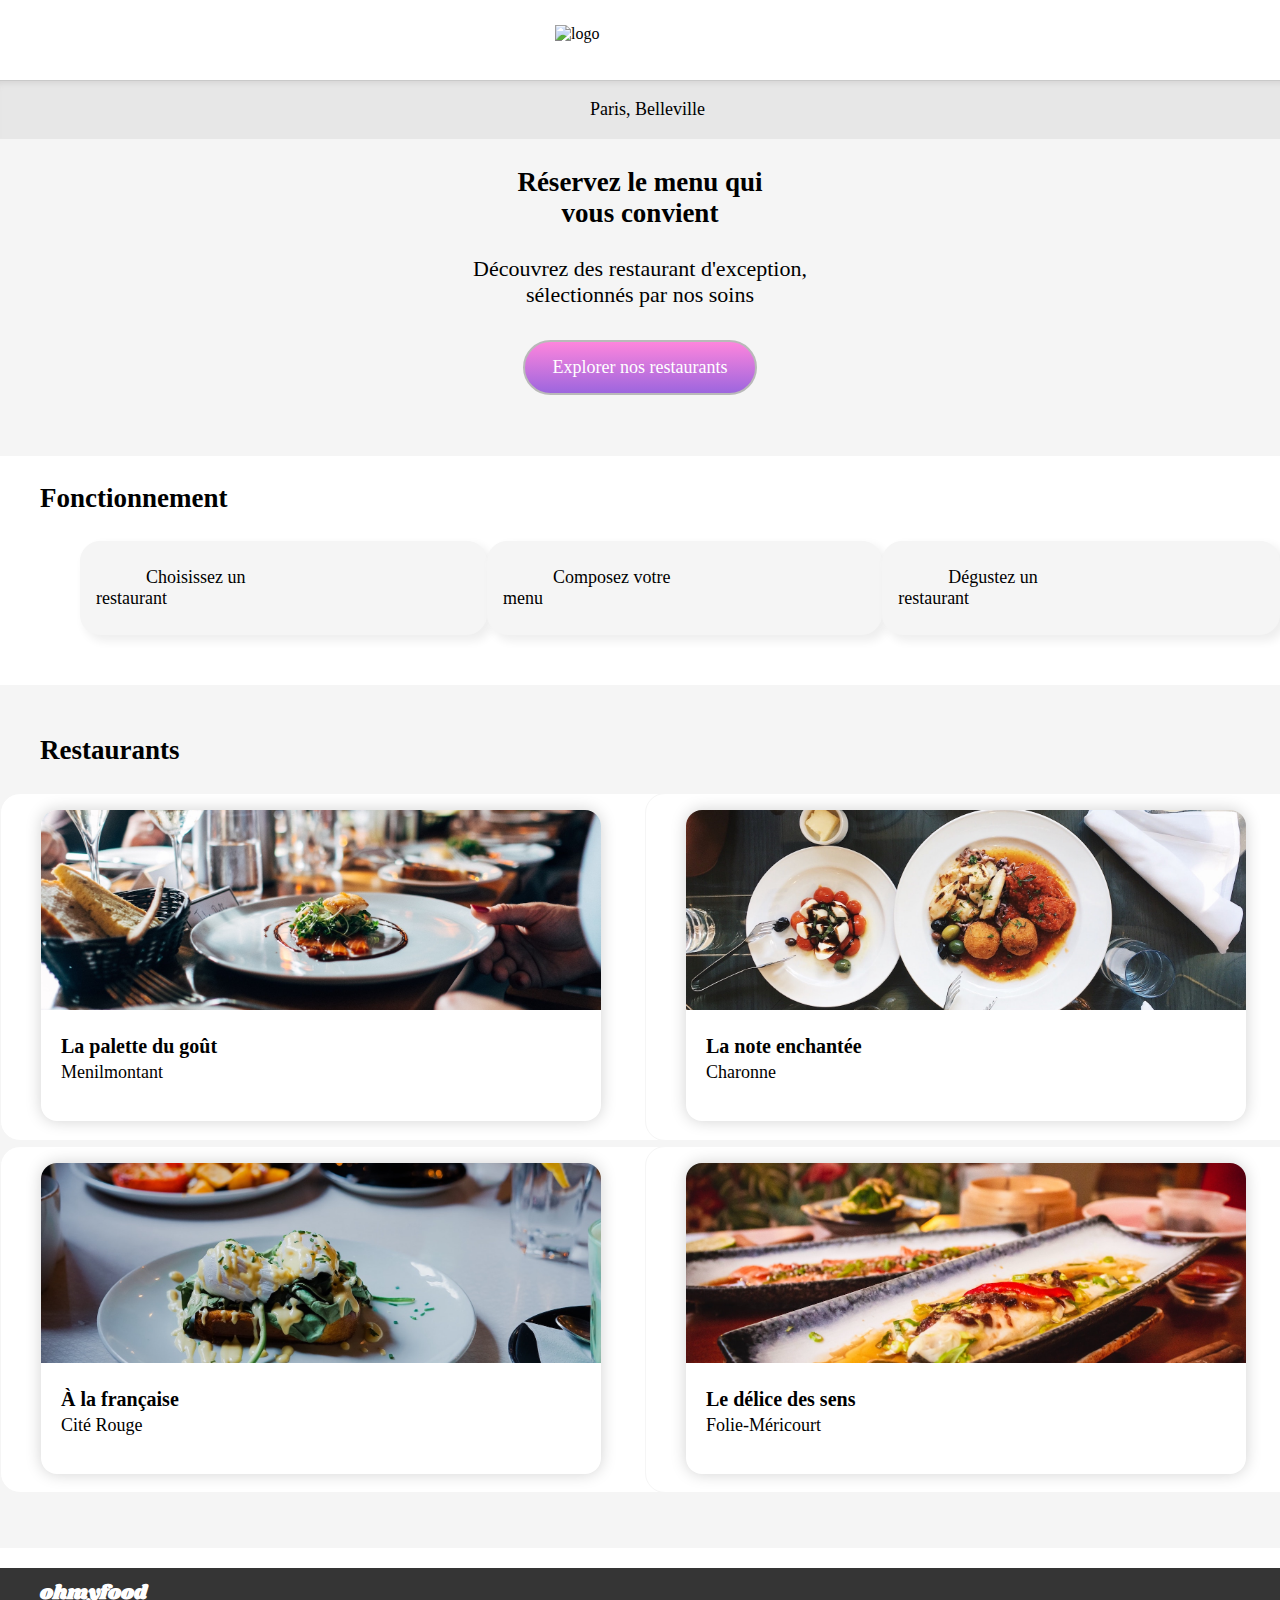
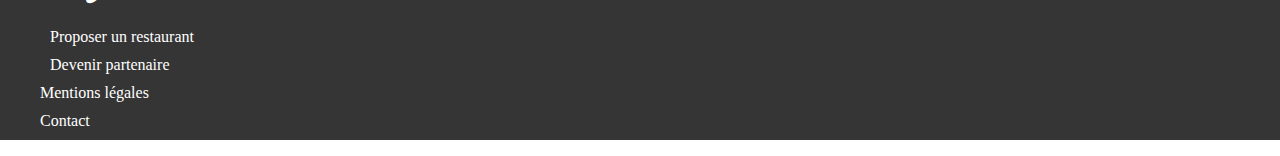
==== index.html @ c0375e80 "Modifications du 22/02/21" ====
<!DOCTYPE html>
<html lang="en">
<head>
    <meta charset="UTF-8">
    <meta name="viewport" content="width=device-width, initial-scale=1.0">
    <title>Document</title>
    <link rel="stylesheet" href="style.css">
    <script src="https://kit.fontawesome.com/68be333335.js" crossorigin="anonymous"></script>
</head>


<body>

   <header>
       <div class="logo-header">
        <img class="logo" src="images/logo/ohmyfood.png" alt="logo">
       </div>
        
   </header>
    

   <div class="location">
        <p class="p1"><i class="fas fa-map-marker-alt"></i>Paris, Belleville</p>
   </div>


   <div class="exploration">
        <h3>Réservez le menu qui </br> vous convient</h3>
        <p class="p2">Découvrez des restaurant d'exception, </br> sélectionnés par nos soins</p>
        <div class="container">
            <div class="btn">
                Explorer nos restaurants
            </div>
        </div>
   </div>



   <section class="fonctionnement">

        <header class="titre">
            <h3>Fonctionnement</h3>
        </header>

        <ul>

            <li class="item choisir-restaurant"><i class="fas fa-mobile-alt"></i><a href="#">Choisissez un restaurant</a></li>

            <li class="item composer-menu"><i class="fas fa-list-ul"></i><a href="#">Composez votre menu</a></li> 
        
            <li class="item deguster-restaurant"><i class="tuto__icon fas fa-store"></i><a href="#">Dégustez un restaurant</a></li> 

        </ul>
   
   </section>


   <section class="restaurants">

        <header class="titre">
            <h3>Restaurants</h3>
        </header>


        <div class="menus">

        <div class="bannieres">
            <a href="lapalettedugout.html">

                <figure> 
                    <img src="images/restaurants/jay-wennington-N_Y88TWmGwA-unsplash.jpg" alt="Menilmontant"/>
                    <figcaption>
                        <strong>La palette du goût</strong><br />
                        <span>Menilmontant</span>
                        <p class="heart">
                            <a href="#"><i class="far fa-heart"></i></a>
                        </p>
                    </figcaption>
                </figure>

            </a>  
        </div>
        
        <div class="bannieres">
            <a href="lanoteenchantee.html">
 
                <figure> 
                    <img src="images/restaurants/stil-u2Lp8tXIcjw-unsplash.jpg" alt="Charonne"/>
                    <figcaption>
                        <strong>La note enchantée</strong><br />
                        <span>Charonne</span>
                        <p class="heart">
                            <a href="#"><i class="far fa-heart"></i></a>
                        </p>
                    </figcaption>
                </figure>
 
            </a>  
        </div>

        <div class="bannieres">
            <a href="alafrancaise.html">
 
                <figure> 
                    <img src="images/restaurants/toa-heftiba-DQKerTsQwi0-unsplash.jpg" alt="Charonne"/>
                    <figcaption>
                        <strong>À la française</strong><br />
                        <span>Cité Rouge</span>
                        <p class="heart">
                            <a href="#"><i class="far fa-heart"></i></a>
                        </p>
                    </figcaption>
                </figure>
 
            </a>  
        </div>

        <div class="bannieres">
            <a href="ledelicedessens.html">
 
                <figure> 
                    <img src="images/restaurants/louis-hansel-shotsoflouis-qNBGVyOCY8Q-unsplash.jpg" alt="FolieMericourt"/>
                    <figcaption>
                        <strong>Le délice des sens</strong><br />
                        <span>Folie-Méricourt</span>
                        <p class="heart">
                            <a href="#"><i class="far fa-heart"></i></a>
                        </p>
                    </figcaption>
                </figure>
 
            </a>  
        </div>
        </div>
   </section>

     
   <footer>

     <div class="logo-footer">
          <h3 class="ohmyfood">ohmyfood</h3>
     </div>

     <ul class="choix-footer">
        <li class="choix-restaurant"><i class="fas fa-utensils"></i><a href="Restaurant">Proposer un restaurant</a></li>
        <li class="choix-partenaire"><i class="fas fa-hands-helping"></i><a href="Partenaires">Devenir partenaire</a></li>
        <li class="choix-mentions"><a href="#">Mentions légales</a></li> 
        <li class="choix-contact"><a href="#">Contact</a></li>
    </ul>
     
   </footer>

     

   


</body>
</html>
---- style.css ----
@charset "UTF-8";
@font-face {
  font-family: "Roboto-Bold";
  src: url("Roboto/Roboto-Bold.ttf") format("truetype");
}

@font-face {
  font-family: "Roboto-Regular";
  src: url("Roboto/Roboto-Regular.ttf") format("truetype");
}

@font-face {
  font-family: "Roboto-Thin";
  src: url("Roboto/Roboto-Thin.ttf") format("truetype");
}

@font-face {
  font-family: "Shrikhand-Regular";
  src: url("Shrikhand/Shrikhand-Regular.ttf") format("truetype");
}

body {
  max-width: 1600px;
  display: block;
  margin: auto;
  font-family: "Roboto-Regular";
}

/* PAGE D'ACCUEIL */
/* HEADER */
.logo {
  display: block;
  margin-left: auto;
  margin-right: auto;
  padding-top: 25px;
  padding-bottom: 25px;
  width: 170px;
  height: 30px;
}

/* DIV 1 */
.location {
  border-top: 0.5px solid #c9c9c9;
  -webkit-box-shadow: inset 5px 12px 7px -10px #d3d2d2;
          box-shadow: inset 5px 12px 7px -10px #d3d2d2;
  border-bottom: 0.5px solid #e7e7e7;
  background-color: #e7e7e7;
}

.location .p1 {
  text-align: center;
  font-size: 18px;
}

.location .p1 .fa-map-marker-alt {
  color: black;
  padding-right: 15px;
}

/* DIV 2 */
.exploration {
  border-top: 0.5px solid whitesmoke;
  border-bottom: 0.5px solid whitesmoke;
  background-color: whitesmoke;
  padding-bottom: 60px;
}

.exploration h3 {
  text-align: center;
  font-size: 27px;
  font-family: "Roboto-Bold";
}

.exploration p {
  text-align: center;
  font-family: "Roboto-Thin";
  font-size: 22px;
  padding-bottom: 10px;
}

.exploration .container {
  padding: 15px;
  border: 2px solid #b9b9b9;
  border-radius: 2rem;
  width: 200px;
  margin-right: auto;
  margin-left: auto;
  background-image: -webkit-gradient(linear, left bottom, left top, from(rgba(147, 86, 220, 0.9)), to(rgba(255, 121, 218, 0.9)));
  background-image: linear-gradient(0deg, rgba(147, 86, 220, 0.9), rgba(255, 121, 218, 0.9));
}

.exploration .btn {
  text-align: center;
  font-size: 18px;
  color: white;
}

/* SECTION 1 */
.fonctionnement {
  margin-left: 40px;
}

.fonctionnement h3 {
  font-size: 27px;
  font-family: "Roboto-Bold";
}

.fonctionnement ul {
  display: -webkit-box;
  display: -ms-flexbox;
  display: flex;
  -webkit-box-orient: horizontal;
  -webkit-box-direction: normal;
      -ms-flex-direction: row;
          flex-direction: row;
  -webkit-box-pack: justify;
      -ms-flex-pack: justify;
          justify-content: space-between;
}

.fonctionnement .item {
  padding-left: 15px;
  padding-bottom: 25px;
  padding-top: 25px;
  padding-right: 110px;
  border: 0.5px solid whitesmoke;
  border-radius: 20px;
  background-color: whitesmoke;
  -webkit-box-shadow: 5px 5px 10px 1px #eeeeee;
          box-shadow: 5px 5px 10px 1px #eeeeee;
}

.fonctionnement li {
  list-style: none;
}

.fonctionnement li a {
  text-decoration: none;
  padding-left: 40px;
  padding-right: 80px;
  font-size: 18px;
  color: black;
}

.fonctionnement li .fa-mobile-alt {
  padding-left: 10px;
}

.fonctionnement li .fa-list-ul {
  padding-left: 10px;
}

.fonctionnement li .fa-store {
  padding-left: 10px;
}

/* SECTION 2 */
.restaurants {
  margin-top: 50px;
  background-color: whitesmoke;
  padding-bottom: 60px;
}

.restaurants h3 {
  font-size: 27px;
  font-family: "Roboto-Bold";
  margin-left: 40px;
  padding-top: 50px;
}

.restaurants .menus {
  display: -ms-grid;
  display: grid;
  -ms-grid-columns: (50%)[2];
      grid-template-columns: repeat(2, 50%);
  -ms-grid-rows: (50%)[2];
      grid-template-rows: repeat(2, 50%);
  -webkit-column-gap: 5px;
          column-gap: 5px;
  row-gap: 5px;
}

.restaurants .bannieres {
  width: 100%;
}

.restaurants .bannieres a {
  text-decoration: none;
}

.restaurants .bannieres figure {
  border-radius: 1rem 1rem 1rem 1rem;
  -webkit-box-shadow: 0 0 16px #0000002e;
          box-shadow: 0 0 16px #0000002e;
  background-color: white;
}

.restaurants .bannieres figure img {
  width: 100%;
  height: 200px;
  -o-object-fit: cover;
     object-fit: cover;
  border-radius: 1rem 1rem 0 0;
}

.restaurants .bannieres figure figcaption {
  padding: 20px;
  line-height: 25px;
}

.restaurants .bannieres figure strong {
  color: black;
  font-size: 20px;
  font-family: "Roboto-Bold";
}

.restaurants .bannieres figure span {
  color: black;
  font-size: 18px;
  font-family: "Roboto-Thin";
}

.restaurants .bannieres figure .fa-heart {
  font-size: 35px;
  color: black;
}

/* FOOTER */
footer {
  background-color: #353535;
}

footer .ohmyfood {
  padding-top: 10px;
  padding-left: 40px;
  font-family: "Shrikhand-Regular";
  color: white;
  font-size: 20px;
}

footer .choix-footer li {
  list-style-type: none;
  padding-bottom: 10px;
}

footer .choix-footer li a {
  text-decoration: none;
  color: white;
}

footer .choix-footer li .fa-utensils {
  color: white;
  padding-right: 10px;
}

footer .choix-footer li .fa-hands-helping {
  color: white;
  padding-right: 10px;
}

/* LA PALETTE DU GOÛT */
/* HEADER */
header a {
  float: left;
  position: absolute;
  margin-top: 30px;
  margin-left: 30px;
  font-size: 20px;
  color: black;
}

/* DIV 1 */
.first .picture {
  width: 100%;
  height: 400px;
  -o-object-fit: cover;
     object-fit: cover;
}

.menu {
  background-color: whitesmoke;
  border-radius: 20px;
  max-width: 1280px;
  margin: auto;
  margin-top: -5rem;
  position: relative;
}

.menu h3 {
  font-family: "Shrikhand-Regular";
  font-size: 27px;
  padding-left: 20px;
  padding-top: 40px;
}

.contenu {
  display: -webkit-box;
  display: -ms-flexbox;
  display: flex;
  -webkit-box-orient: horizontal;
  -webkit-box-direction: normal;
      -ms-flex-direction: row;
          flex-direction: row;
  -ms-flex-pack: distribute;
      justify-content: space-around;
}

.food h2 {
  font-size: 20px;
}

.bannieres {
  background-color: white;
  border: 0.5px solid whitesmoke;
  border-radius: 20px;
  padding-right: 100px;
}

.bannieres strong {
  font-family: "Roboto-Bold";
}

.bannieres .amount {
  font-family: "Roboto-Bold";
}
/*# sourceMappingURL=style.css.map */
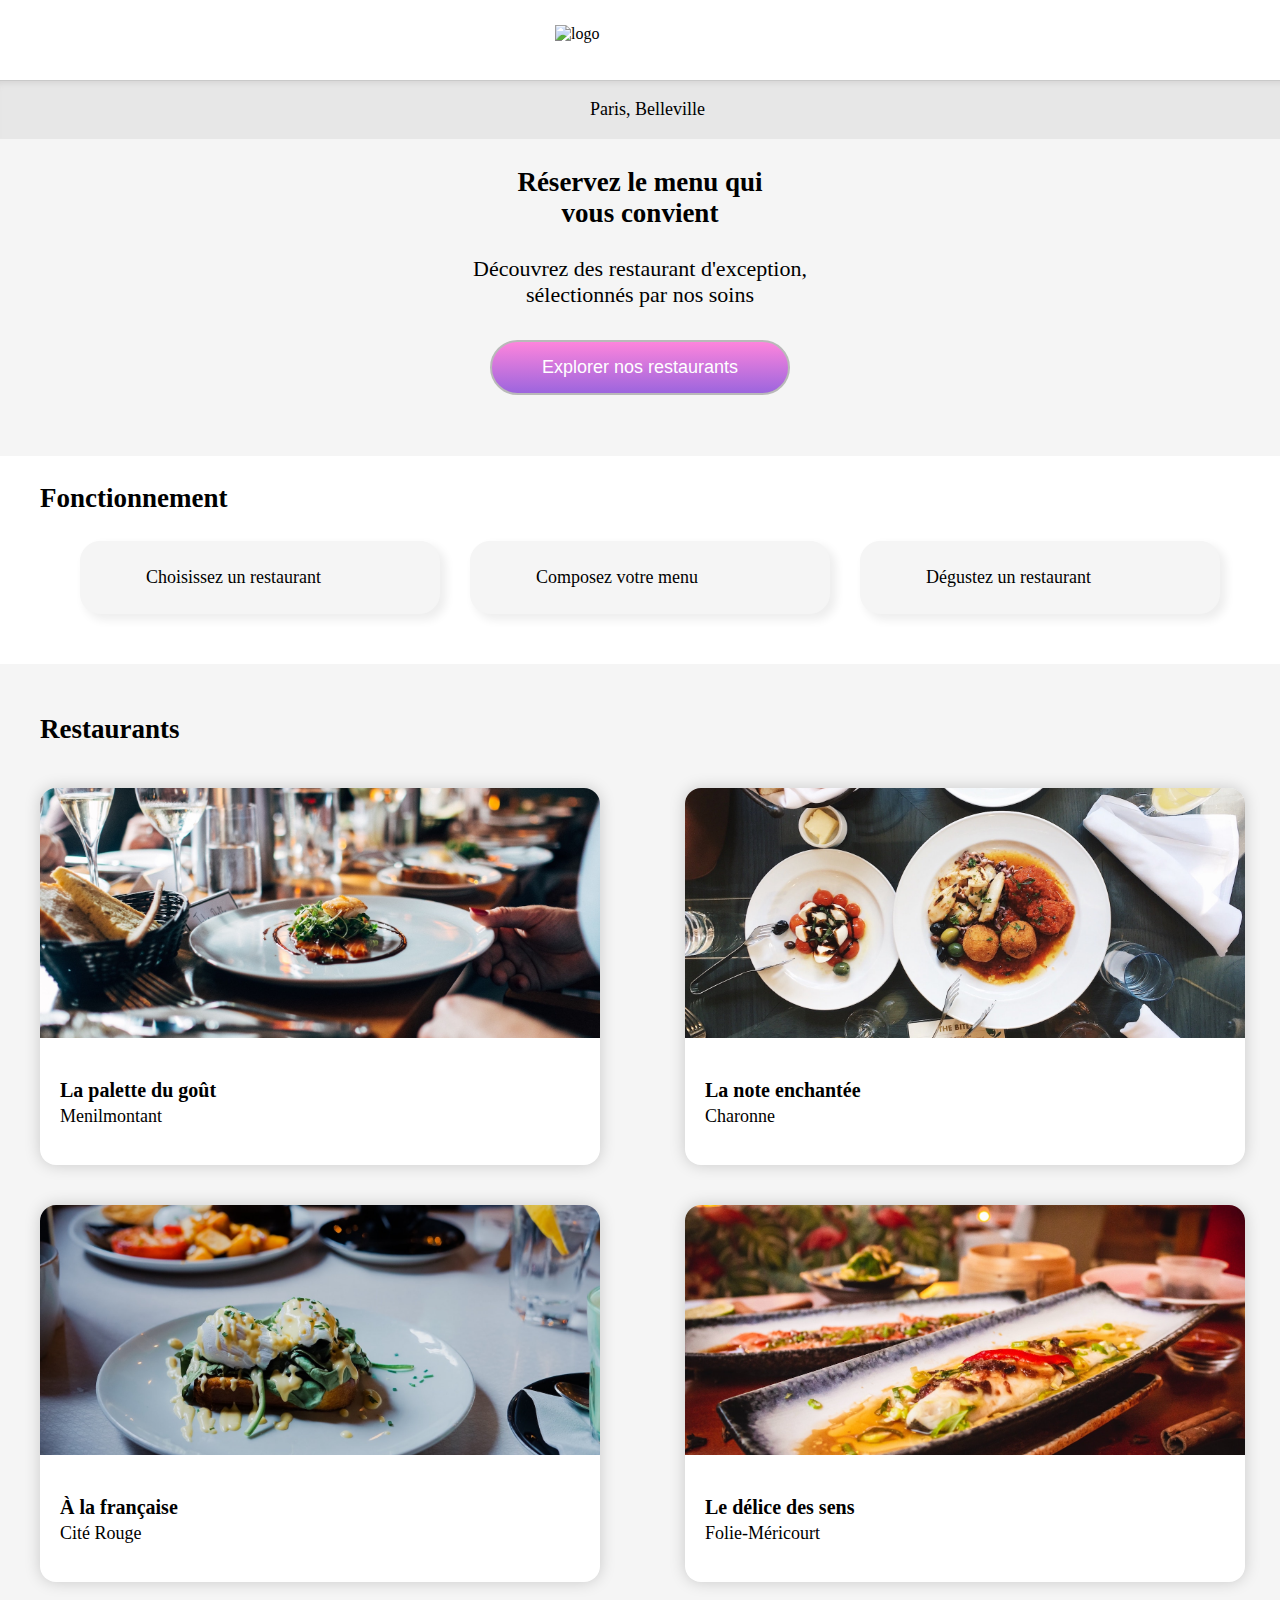
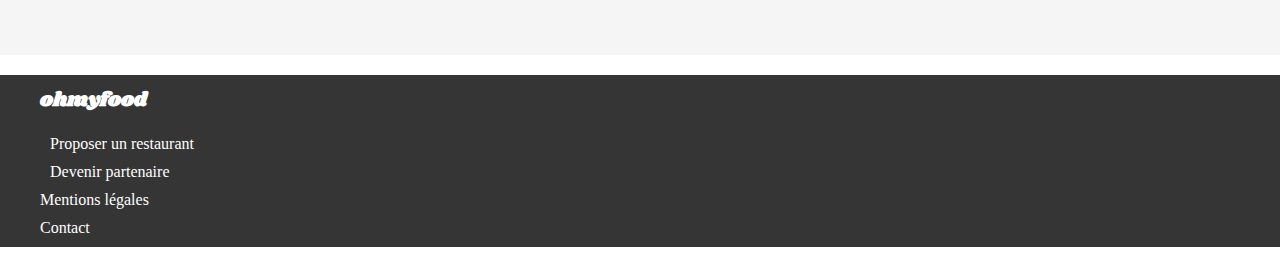
==== commit f6aecd05: "Modifications du 24/02/21" ====
--- a/index.html
+++ b/index.html
@@ -28,12 +28,10 @@
         <h3>Réservez le menu qui </br> vous convient</h3>
         <p class="p2">Découvrez des restaurant d'exception, </br> sélectionnés par nos soins</p>
         <div class="container">
-            <div class="btn">
-                Explorer nos restaurants
-            </div>
+            <button class="btn" type="submit">Explorer nos restaurants</button>
         </div>
+        
    </div>
-
 
 
    <section class="fonctionnement">
@@ -64,31 +62,35 @@
 
         <div class="menus">
 
-        <div class="bannieres">
+        <div class="cont-item">
             <a href="lapalettedugout.html">
 
                 <figure> 
                     <img src="images/restaurants/jay-wennington-N_Y88TWmGwA-unsplash.jpg" alt="Menilmontant"/>
                     <figcaption>
-                        <strong>La palette du goût</strong><br />
-                        <span>Menilmontant</span>
+                        <p class="description">
+                            <strong>La palette du goût</strong><br />
+                            <span>Menilmontant</span>
+                        </p>
                         <p class="heart">
                             <a href="#"><i class="far fa-heart"></i></a>
                         </p>
-                    </figcaption>
+                    </figcaption>  
                 </figure>
 
             </a>  
         </div>
         
-        <div class="bannieres">
+        <div class="cont-item">
             <a href="lanoteenchantee.html">
  
                 <figure> 
                     <img src="images/restaurants/stil-u2Lp8tXIcjw-unsplash.jpg" alt="Charonne"/>
                     <figcaption>
-                        <strong>La note enchantée</strong><br />
-                        <span>Charonne</span>
+                        <p class="description">
+                            <strong>La note enchantée</strong><br />
+                            <span>Charonne</span>
+                        </p>
                         <p class="heart">
                             <a href="#"><i class="far fa-heart"></i></a>
                         </p>
@@ -98,14 +100,16 @@
             </a>  
         </div>
 
-        <div class="bannieres">
+        <div class="cont-item">
             <a href="alafrancaise.html">
  
                 <figure> 
                     <img src="images/restaurants/toa-heftiba-DQKerTsQwi0-unsplash.jpg" alt="Charonne"/>
                     <figcaption>
-                        <strong>À la française</strong><br />
-                        <span>Cité Rouge</span>
+                        <p class="description">
+                            <strong>À la française</strong><br />
+                            <span>Cité Rouge</span>
+                        </p>
                         <p class="heart">
                             <a href="#"><i class="far fa-heart"></i></a>
                         </p>
@@ -115,14 +119,16 @@
             </a>  
         </div>
 
-        <div class="bannieres">
+        <div class="cont-item">
             <a href="ledelicedessens.html">
  
                 <figure> 
                     <img src="images/restaurants/louis-hansel-shotsoflouis-qNBGVyOCY8Q-unsplash.jpg" alt="FolieMericourt"/>
                     <figcaption>
-                        <strong>Le délice des sens</strong><br />
-                        <span>Folie-Méricourt</span>
+                        <p class="description">
+                            <strong>Le délice des sens</strong><br />
+                            <span>Folie-Méricourt</span>
+                        </p>
                         <p class="heart">
                             <a href="#"><i class="far fa-heart"></i></a>
                         </p>
--- a/style.css
+++ b/style.css
@@ -78,23 +78,20 @@
   padding-bottom: 10px;
 }
 
-.exploration .container {
+.exploration .container .btn {
+  font-size: 18px;
+  color: white;
   padding: 15px;
   border: 2px solid #b9b9b9;
   border-radius: 2rem;
-  width: 200px;
+  width: 300px;
+  display: block;
   margin-right: auto;
   margin-left: auto;
   background-image: -webkit-gradient(linear, left bottom, left top, from(rgba(147, 86, 220, 0.9)), to(rgba(255, 121, 218, 0.9)));
   background-image: linear-gradient(0deg, rgba(147, 86, 220, 0.9), rgba(255, 121, 218, 0.9));
 }
 
-.exploration .btn {
-  text-align: center;
-  font-size: 18px;
-  color: white;
-}
-
 /* SECTION 1 */
 .fonctionnement {
   margin-left: 40px;
@@ -106,6 +103,100 @@
 }
 
 .fonctionnement ul {
+  display: -ms-grid;
+  display: grid;
+  -ms-grid-columns: (30%)[3];
+      grid-template-columns: repeat(3, 30%);
+  -webkit-column-gap: 30px;
+          column-gap: 30px;
+}
+
+.fonctionnement .item {
+  padding-left: 15px;
+  padding-bottom: 25px;
+  padding-top: 25px;
+  border: 0.5px solid whitesmoke;
+  border-radius: 20px;
+  background-color: whitesmoke;
+  -webkit-box-shadow: 5px 5px 10px 1px #eeeeee;
+          box-shadow: 5px 5px 10px 1px #eeeeee;
+}
+
+.fonctionnement li {
+  list-style: none;
+}
+
+.fonctionnement li a {
+  text-decoration: none;
+  padding-left: 40px;
+  font-size: 18px;
+  color: black;
+}
+
+.fonctionnement li .fa-mobile-alt {
+  padding-left: 10px;
+}
+
+.fonctionnement li .fa-list-ul {
+  padding-left: 10px;
+}
+
+.fonctionnement li .fa-store {
+  padding-left: 10px;
+}
+
+/* SECTION 2 */
+.restaurants {
+  margin-top: 50px;
+  background-color: whitesmoke;
+  padding-bottom: 60px;
+}
+
+.restaurants h3 {
+  font-size: 27px;
+  font-family: "Roboto-Bold";
+  margin-left: 40px;
+  padding-top: 50px;
+}
+
+.restaurants .menus {
+  display: -ms-grid;
+  display: grid;
+  -ms-grid-columns: (50%)[2];
+      grid-template-columns: repeat(2, 50%);
+  -ms-grid-rows: (50%)[2];
+      grid-template-rows: repeat(2, 50%);
+  -webkit-column-gap: 5px;
+          column-gap: 5px;
+  row-gap: 5px;
+}
+
+.restaurants .cont-item {
+  width: 100%;
+}
+
+.restaurants .cont-item a {
+  text-decoration: none;
+}
+
+.restaurants .cont-item figure {
+  border-radius: 1rem 1rem 1rem 1rem;
+  -webkit-box-shadow: 0 0 16px #0000002e;
+          box-shadow: 0 0 16px #0000002e;
+  background-color: white;
+}
+
+.restaurants .cont-item figure img {
+  width: 100%;
+  height: 250px;
+  -o-object-fit: cover;
+     object-fit: cover;
+  border-radius: 1rem 1rem 0 0;
+}
+
+.restaurants .cont-item figure figcaption {
+  padding: 20px;
+  line-height: 25px;
   display: -webkit-box;
   display: -ms-flexbox;
   display: flex;
@@ -118,111 +209,26 @@
           justify-content: space-between;
 }
 
-.fonctionnement .item {
-  padding-left: 15px;
-  padding-bottom: 25px;
-  padding-top: 25px;
-  padding-right: 110px;
-  border: 0.5px solid whitesmoke;
-  border-radius: 20px;
-  background-color: whitesmoke;
-  -webkit-box-shadow: 5px 5px 10px 1px #eeeeee;
-          box-shadow: 5px 5px 10px 1px #eeeeee;
-}
-
-.fonctionnement li {
-  list-style: none;
-}
-
-.fonctionnement li a {
-  text-decoration: none;
-  padding-left: 40px;
-  padding-right: 80px;
-  font-size: 18px;
-  color: black;
-}
-
-.fonctionnement li .fa-mobile-alt {
-  padding-left: 10px;
-}
-
-.fonctionnement li .fa-list-ul {
-  padding-left: 10px;
-}
-
-.fonctionnement li .fa-store {
-  padding-left: 10px;
-}
-
-/* SECTION 2 */
-.restaurants {
-  margin-top: 50px;
-  background-color: whitesmoke;
-  padding-bottom: 60px;
-}
-
-.restaurants h3 {
-  font-size: 27px;
-  font-family: "Roboto-Bold";
-  margin-left: 40px;
-  padding-top: 50px;
-}
-
-.restaurants .menus {
-  display: -ms-grid;
-  display: grid;
-  -ms-grid-columns: (50%)[2];
-      grid-template-columns: repeat(2, 50%);
-  -ms-grid-rows: (50%)[2];
-      grid-template-rows: repeat(2, 50%);
-  -webkit-column-gap: 5px;
-          column-gap: 5px;
-  row-gap: 5px;
-}
-
-.restaurants .bannieres {
-  width: 100%;
-}
-
-.restaurants .bannieres a {
-  text-decoration: none;
-}
-
-.restaurants .bannieres figure {
-  border-radius: 1rem 1rem 1rem 1rem;
-  -webkit-box-shadow: 0 0 16px #0000002e;
-          box-shadow: 0 0 16px #0000002e;
-  background-color: white;
-}
-
-.restaurants .bannieres figure img {
-  width: 100%;
-  height: 200px;
-  -o-object-fit: cover;
-     object-fit: cover;
-  border-radius: 1rem 1rem 0 0;
-}
-
-.restaurants .bannieres figure figcaption {
-  padding: 20px;
-  line-height: 25px;
-}
-
-.restaurants .bannieres figure strong {
+.restaurants .cont-item figure figcaption strong {
   color: black;
   font-size: 20px;
   font-family: "Roboto-Bold";
 }
 
-.restaurants .bannieres figure span {
+.restaurants .cont-item figure figcaption span {
   color: black;
   font-size: 18px;
   font-family: "Roboto-Thin";
 }
 
-.restaurants .bannieres figure .fa-heart {
+.restaurants .cont-item figure figcaption .heart .fa-heart {
   font-size: 35px;
   color: black;
+}
+
+.restaurants .cont-item figure figcaption .heart .fa-heart:hover {
+  background-image: -webkit-gradient(linear, left bottom, left top, from(rgba(147, 86, 220, 0.9)), to(rgba(255, 121, 218, 0.9)));
+  background-image: linear-gradient(0deg, rgba(147, 86, 220, 0.9), rgba(255, 121, 218, 0.9));
 }
 
 /* FOOTER */
@@ -258,7 +264,7 @@
   padding-right: 10px;
 }
 
-/* LA PALETTE DU GOÛT */
+/* LA PALETTE DU GOÛT, LA NOTE ENCHANTÉE, À LA FRANCAISE, LE DÉLICE DES SENS*/
 /* HEADER */
 header a {
   float: left;
@@ -282,7 +288,7 @@
   border-radius: 20px;
   max-width: 1280px;
   margin: auto;
-  margin-top: -5rem;
+  margin-top: -6rem;
   position: relative;
 }
 
@@ -290,7 +296,7 @@
   font-family: "Shrikhand-Regular";
   font-size: 27px;
   padding-left: 20px;
-  padding-top: 40px;
+  padding-top: 30px;
 }
 
 .contenu {
@@ -303,6 +309,19 @@
           flex-direction: row;
   -ms-flex-pack: distribute;
       justify-content: space-around;
+  padding-bottom: 50px;
+}
+
+.food {
+  display: -webkit-box;
+  display: -ms-flexbox;
+  display: flex;
+  -webkit-box-orient: vertical;
+  -webkit-box-direction: normal;
+      -ms-flex-direction: column;
+          flex-direction: column;
+  -ms-flex-pack: distribute;
+      justify-content: space-around;
 }
 
 .food h2 {
@@ -310,17 +329,77 @@
 }
 
 .bannieres {
+  margin-bottom: 20px;
   background-color: white;
   border: 0.5px solid whitesmoke;
   border-radius: 20px;
-  padding-right: 100px;
-}
-
-.bannieres strong {
+  -webkit-box-shadow: 2px 2px 15px 1px #bdbdbd;
+          box-shadow: 2px 2px 15px 1px #bdbdbd;
+  padding: 20px;
+}
+
+.bannieres .legende {
+  float: left;
+}
+
+.bannieres .legende strong {
   font-family: "Roboto-Bold";
 }
 
 .bannieres .amount {
-  font-family: "Roboto-Bold";
+  display: inline-block;
+  font-family: "Roboto-Bold";
+}
+
+.footer .bouton {
+  font-size: 18px;
+  color: white;
+  padding: 10px;
+  border: 2px solid #b9b9b9;
+  border-radius: 2rem;
+  width: 200px;
+  display: block;
+  margin-right: auto;
+  margin-left: auto;
+  background-image: -webkit-gradient(linear, left bottom, left top, from(rgba(147, 86, 220, 0.9)), to(rgba(255, 121, 218, 0.9)));
+  background-image: linear-gradient(0deg, rgba(147, 86, 220, 0.9), rgba(255, 121, 218, 0.9));
+}
+
+@media (max-width: 750px) {
+  body {
+    max-width: 700px;
+  }
+  .fonctionnement {
+    margin-left: auto;
+  }
+  .fonctionnement h3 {
+    margin-left: 20px;
+  }
+  .fonctionnement ul {
+    display: -webkit-box;
+    display: -ms-flexbox;
+    display: flex;
+    -webkit-box-orient: vertical;
+    -webkit-box-direction: normal;
+        -ms-flex-direction: column;
+            flex-direction: column;
+    -webkit-box-pack: justify;
+        -ms-flex-pack: justify;
+            justify-content: space-between;
+  }
+  .fonctionnement ul .item {
+    width: 100%;
+  }
+  .restaurants .menus {
+    display: -webkit-box;
+    display: -ms-flexbox;
+    display: flex;
+    -webkit-box-orient: vertical;
+    -webkit-box-direction: normal;
+        -ms-flex-direction: column;
+            flex-direction: column;
+    -ms-flex-pack: distribute;
+        justify-content: space-around;
+  }
 }
 /*# sourceMappingURL=style.css.map */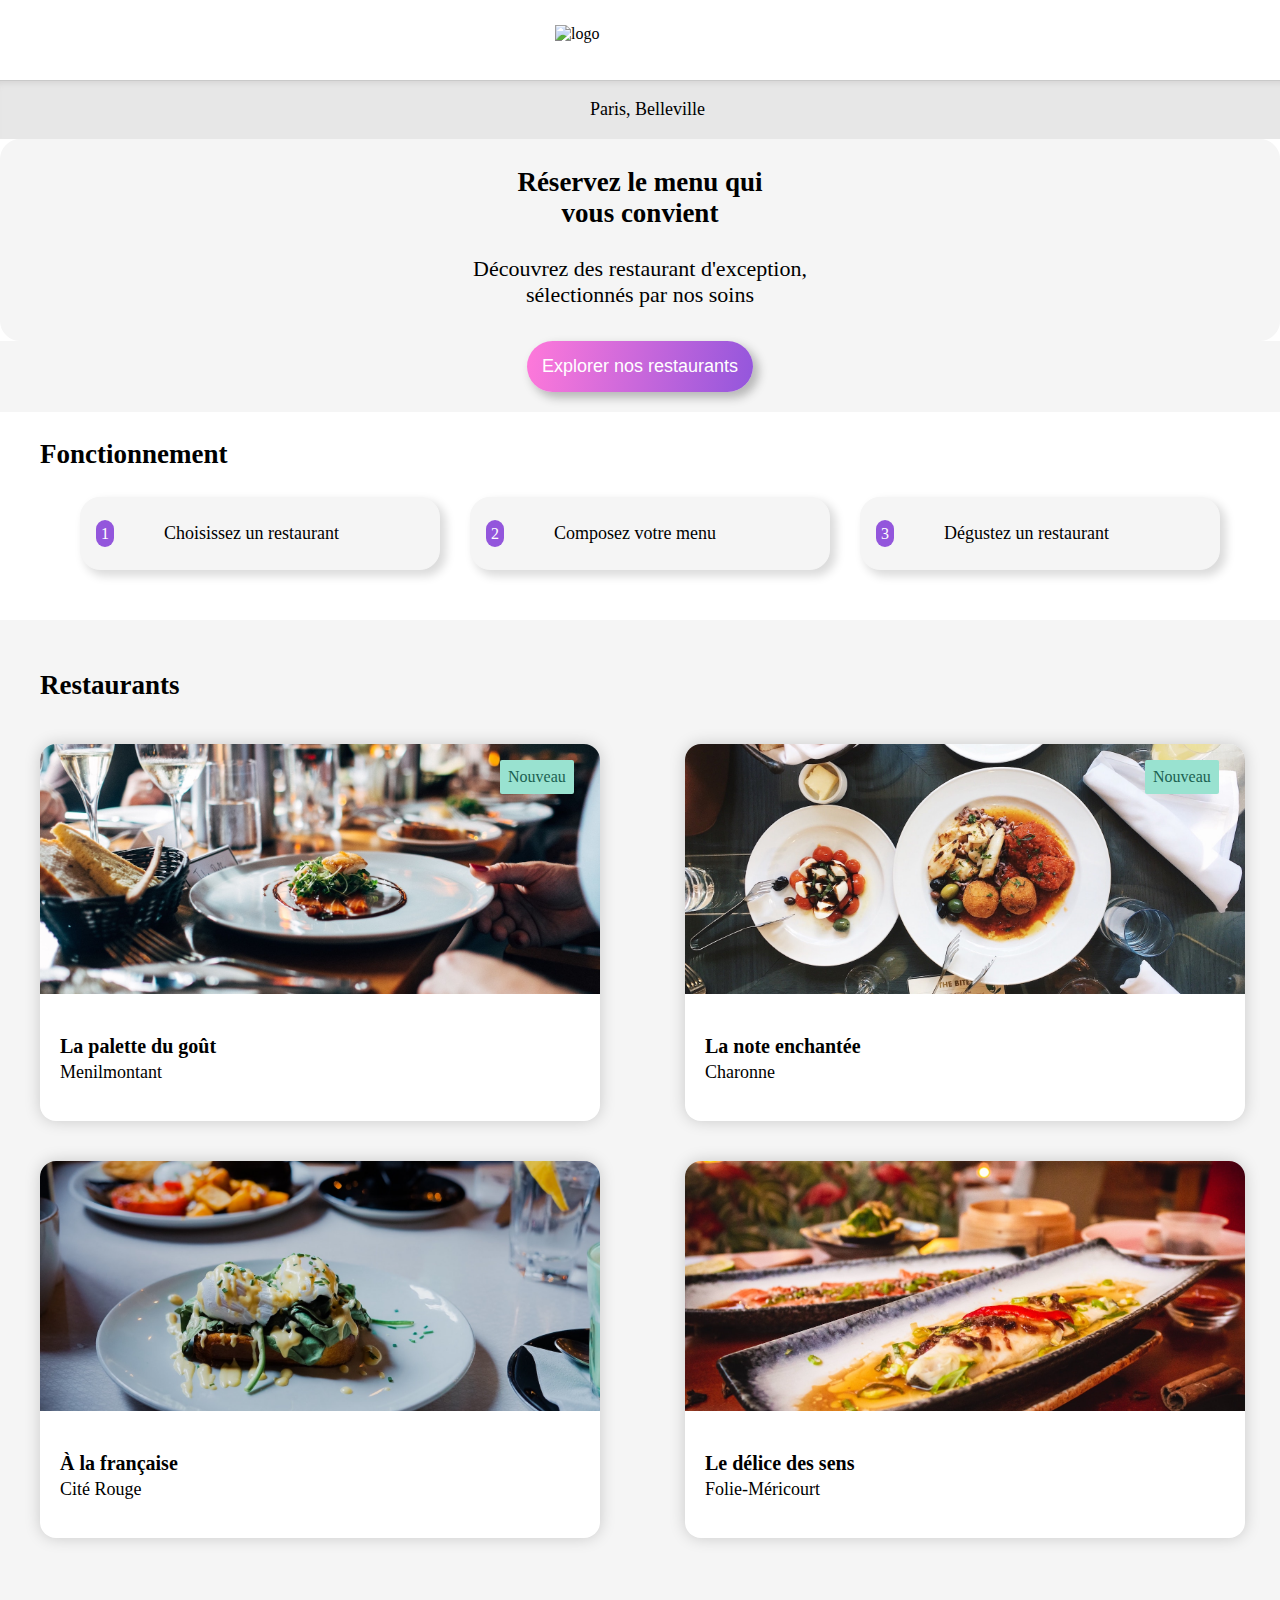
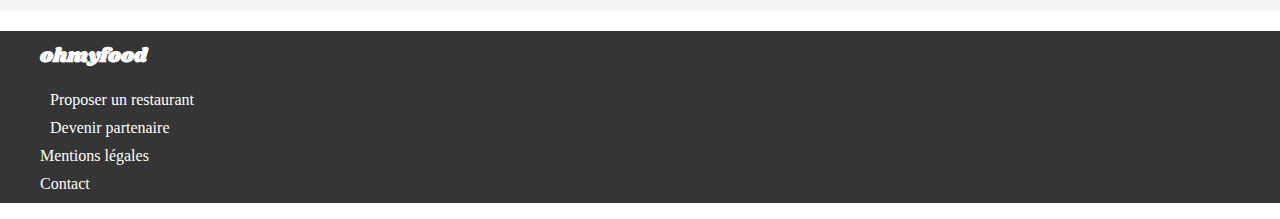
==== commit 95dcaee6: "Deuxieme modification du 04/03/21" ====
--- a/index.html
+++ b/index.html
@@ -3,13 +3,19 @@
 <head>
     <meta charset="UTF-8">
     <meta name="viewport" content="width=device-width, initial-scale=1.0">
-    <title>Document</title>
+    <title>Accueil</title>
     <link rel="stylesheet" href="style.css">
     <script src="https://kit.fontawesome.com/68be333335.js" crossorigin="anonymous"></script>
 </head>
 
 
 <body>
+
+    <div class="loader"></div>
+
+
+<div class="conteneur">
+
 
    <header>
        <div class="logo-header">
@@ -27,12 +33,13 @@
    <div class="exploration">
         <h3>Réservez le menu qui </br> vous convient</h3>
         <p class="p2">Découvrez des restaurant d'exception, </br> sélectionnés par nos soins</p>
-        <div class="container">
-            <button class="btn" type="submit">Explorer nos restaurants</button>
-        </div>
+   </div>
         
-   </div>
-
+    <div class="btn">
+        <button>Explorer nos restaurants</button>
+    </div>
+  
+   
 
    <section class="fonctionnement">
 
@@ -42,11 +49,11 @@
 
         <ul>
 
-            <li class="item choisir-restaurant"><i class="fas fa-mobile-alt"></i><a href="#">Choisissez un restaurant</a></li>
+            <li class="item choisir-restaurant"><span class="number">1</span><i class="fas fa-mobile-alt"></i><a href="#">Choisissez un restaurant</a></li>
 
-            <li class="item composer-menu"><i class="fas fa-list-ul"></i><a href="#">Composez votre menu</a></li> 
+            <li class="item composer-menu"><span class="number">2</span><i class="fas fa-list-ul"></i><a href="#">Composez votre menu</a></li> 
         
-            <li class="item deguster-restaurant"><i class="tuto__icon fas fa-store"></i><a href="#">Dégustez un restaurant</a></li> 
+            <li class="item deguster-restaurant"><span class="number">3</span><i class="tuto__icon fas fa-store"></i><a href="#">Dégustez un restaurant</a></li> 
 
         </ul>
    
@@ -67,6 +74,7 @@
 
                 <figure> 
                     <img src="images/restaurants/jay-wennington-N_Y88TWmGwA-unsplash.jpg" alt="Menilmontant"/>
+                    <p class="new">Nouveau</p>
                     <figcaption>
                         <p class="description">
                             <strong>La palette du goût</strong><br />
@@ -74,6 +82,7 @@
                         </p>
                         <p class="heart">
                             <a href="#"><i class="far fa-heart"></i></a>
+                            <a href="#"><i class="fas fa-heart"></i></a>
                         </p>
                     </figcaption>  
                 </figure>
@@ -86,6 +95,7 @@
  
                 <figure> 
                     <img src="images/restaurants/stil-u2Lp8tXIcjw-unsplash.jpg" alt="Charonne"/>
+                    <p class="new">Nouveau</p>
                     <figcaption>
                         <p class="description">
                             <strong>La note enchantée</strong><br />
@@ -93,6 +103,7 @@
                         </p>
                         <p class="heart">
                             <a href="#"><i class="far fa-heart"></i></a>
+                            <a href="#"><i class="fas fa-heart"></i></a>
                         </p>
                     </figcaption>
                 </figure>
@@ -112,6 +123,7 @@
                         </p>
                         <p class="heart">
                             <a href="#"><i class="far fa-heart"></i></a>
+                            <a href="#"><i class="fas fa-heart"></i></a>
                         </p>
                     </figcaption>
                 </figure>
@@ -131,6 +143,7 @@
                         </p>
                         <p class="heart">
                             <a href="#"><i class="far fa-heart"></i></a>
+                            <a href="#"><i class="fas fa-heart"></i></a>
                         </p>
                     </figcaption>
                 </figure>
@@ -151,14 +164,11 @@
         <li class="choix-restaurant"><i class="fas fa-utensils"></i><a href="Restaurant">Proposer un restaurant</a></li>
         <li class="choix-partenaire"><i class="fas fa-hands-helping"></i><a href="Partenaires">Devenir partenaire</a></li>
         <li class="choix-mentions"><a href="#">Mentions légales</a></li> 
-        <li class="choix-contact"><a href="#">Contact</a></li>
+        <li class="choix-contact"><a href="mailto:email@example.com">Contact</a></li>
     </ul>
      
    </footer>
-
-     
-
-   
+</div>
 
 
 </body>
--- a/style.css
+++ b/style.css
@@ -27,6 +27,48 @@
 }
 
 /* PAGE D'ACCUEIL */
+.loader {
+  display: none;
+  margin: auto;
+  position: absolute;
+  top: 0;
+  left: 0;
+  right: 0;
+  bottom: 0;
+  border: 16px solid #bdc3c7;
+  width: 120px;
+  height: 120px;
+  border-top-color: #9356DC;
+  border-right-color: #FF79DA;
+  border-bottom-color: #e2d9d9c5;
+  border-left-color: #99E2D0;
+  border-radius: 50%;
+  animation: spin 3s linear infinite;
+  -webkit-animation: spin 3s linear infinite;
+}
+
+@keyframes spin {
+  0% {
+    -webkit-transform: rotate(0deg);
+            transform: rotate(0deg);
+  }
+  100% {
+    -webkit-transform: rotate(360deg);
+            transform: rotate(360deg);
+  }
+}
+
+@-webkit-keyframes spin {
+  0% {
+    -webkit-transform: rotate(0deg);
+            transform: rotate(0deg);
+  }
+  100% {
+    -webkit-transform: rotate(360deg);
+            transform: rotate(360deg);
+  }
+}
+
 /* HEADER */
 .logo {
   display: block;
@@ -62,7 +104,8 @@
   border-top: 0.5px solid whitesmoke;
   border-bottom: 0.5px solid whitesmoke;
   background-color: whitesmoke;
-  padding-bottom: 60px;
+  border-radius: 20px;
+  border: 0.5px solid whitesmoke;
 }
 
 .exploration h3 {
@@ -78,18 +121,57 @@
   padding-bottom: 10px;
 }
 
-.exploration .container .btn {
+.btn {
+  display: -webkit-box;
+  display: -ms-flexbox;
+  display: flex;
+  -webkit-box-align: center;
+      -ms-flex-align: center;
+          align-items: center;
+  -webkit-box-pack: center;
+      -ms-flex-pack: center;
+          justify-content: center;
+  background: whitesmoke;
+  padding-bottom: 20px;
+}
+
+.btn button {
+  border: 0;
+  color: white;
+  background: linear-gradient(100deg, #ff79da, #9356dc);
+  -webkit-box-shadow: 5px 5px 10px 1px #b8b8b8;
+          box-shadow: 5px 5px 10px 1px #b8b8b8;
+  padding: 15px;
+  border-radius: 2rem;
   font-size: 18px;
-  color: white;
-  padding: 15px;
-  border: 2px solid #b9b9b9;
-  border-radius: 2rem;
-  width: 300px;
-  display: block;
-  margin-right: auto;
-  margin-left: auto;
-  background-image: -webkit-gradient(linear, left bottom, left top, from(rgba(147, 86, 220, 0.9)), to(rgba(255, 121, 218, 0.9)));
-  background-image: linear-gradient(0deg, rgba(147, 86, 220, 0.9), rgba(255, 121, 218, 0.9));
+  cursor: pointer;
+}
+
+.btn button:hover {
+  animation: button 0.6s both;
+  -webkit-animation: button 0.6s both;
+}
+
+@keyframes button {
+  0% {
+    text-shadow: 0 0 0 rgba(170, 170, 170, 0);
+  }
+  100% {
+    text-shadow: 6px 6px 18px rgba(255, 255, 255, 0.829);
+    -webkit-box-shadow: 5px 5px 10px 1px #858585;
+            box-shadow: 5px 5px 10px 1px #858585;
+  }
+}
+
+@-webkit-keyframes button {
+  0% {
+    text-shadow: 0 0 0 rgba(0, 0, 0, 0);
+  }
+  100% {
+    text-shadow: 6px 6px 18px rgba(255, 255, 255, 0.829);
+    -webkit-box-shadow: 5px 5px 10px 1px #858585;
+            box-shadow: 5px 5px 10px 1px #858585;
+  }
 }
 
 /* SECTION 1 */
@@ -111,15 +193,24 @@
           column-gap: 30px;
 }
 
+.fonctionnement .number {
+  color: white;
+  background: #9356dc;
+  height: 1.5rem;
+  width: 1.5rem;
+  padding: 5px;
+  border-radius: 100px;
+}
+
 .fonctionnement .item {
   padding-left: 15px;
   padding-bottom: 25px;
   padding-top: 25px;
+  background-color: whitesmoke;
+  border-radius: 20px;
   border: 0.5px solid whitesmoke;
-  border-radius: 20px;
-  background-color: whitesmoke;
-  -webkit-box-shadow: 5px 5px 10px 1px #eeeeee;
-          box-shadow: 5px 5px 10px 1px #eeeeee;
+  -webkit-box-shadow: 5px 5px 10px 1px #dbdbdb;
+          box-shadow: 5px 5px 10px 1px #dbdbdb;
 }
 
 .fonctionnement li {
@@ -173,6 +264,26 @@
 
 .restaurants .cont-item {
   width: 100%;
+  -webkit-animation: cont-item 1.5s ease-in both;
+  animation: cont-item 1.5s ease-in both;
+}
+
+@keyframes cont-item {
+  0% {
+    opacity: 0;
+  }
+  100% {
+    opacity: 1;
+  }
+}
+
+@-webkit-keyframes cont-item {
+  0% {
+    opacity: 0;
+  }
+  100% {
+    opacity: 1;
+  }
 }
 
 .restaurants .cont-item a {
@@ -192,6 +303,16 @@
   -o-object-fit: cover;
      object-fit: cover;
   border-radius: 1rem 1rem 0 0;
+}
+
+.restaurants .cont-item figure .new {
+  display: inline-block;
+  position: absolute;
+  background-color: #99e2d0;
+  color: #1b6150;
+  padding: .5rem;
+  border-radius: .125rem;
+  margin-left: -100px;
 }
 
 .restaurants .cont-item figure figcaption {
@@ -221,14 +342,28 @@
   font-family: "Roboto-Thin";
 }
 
-.restaurants .cont-item figure figcaption .heart .fa-heart {
+.restaurants .cont-item figure figcaption .far {
+  display: block;
   font-size: 35px;
+  background-clip: text;
+  -webkit-background-clip: text;
   color: black;
 }
 
-.restaurants .cont-item figure figcaption .heart .fa-heart:hover {
-  background-image: -webkit-gradient(linear, left bottom, left top, from(rgba(147, 86, 220, 0.9)), to(rgba(255, 121, 218, 0.9)));
-  background-image: linear-gradient(0deg, rgba(147, 86, 220, 0.9), rgba(255, 121, 218, 0.9));
+.restaurants .cont-item figure figcaption .far .far:hover {
+  display: none;
+}
+
+.restaurants .cont-item figure figcaption .fas {
+  display: none;
+}
+
+.restaurants .cont-item figure figcaption .fas:hover {
+  display: block;
+  font-size: 35px;
+  background-clip: text;
+  -webkit-background-clip: text;
+  color: linear-gradient(0deg, rgba(147, 86, 220, 0.9), rgba(255, 121, 218, 0.9));
 }
 
 /* FOOTER */
@@ -264,15 +399,13 @@
   padding-right: 10px;
 }
 
-/* LA PALETTE DU GOÛT, LA NOTE ENCHANTÉE, À LA FRANCAISE, LE DÉLICE DES SENS*/
+/* LA PALETTE DU GOÛT, LA NOTE ENCHANTÉE, À LA FRANCAISE, LE DÉLICE DES SENS */
 /* HEADER */
-header a {
-  float: left;
+.arrow a {
+  left: 30px;
   position: absolute;
-  margin-top: 30px;
-  margin-left: 30px;
+  padding-top: 25px;
   font-size: 20px;
-  color: black;
 }
 
 /* DIV 1 */
@@ -283,9 +416,18 @@
      object-fit: cover;
 }
 
+header a {
+  right: 30px;
+  position: absolute;
+  margin-left: 30px;
+  font-size: 25px;
+  color: black;
+}
+
 .menu {
   background-color: whitesmoke;
   border-radius: 20px;
+  border: 0.5px solid whitesmoke;
   max-width: 1280px;
   margin: auto;
   margin-top: -6rem;
@@ -296,20 +438,16 @@
   font-family: "Shrikhand-Regular";
   font-size: 27px;
   padding-left: 20px;
-  padding-top: 30px;
 }
 
 .contenu {
-  display: -webkit-box;
-  display: -ms-flexbox;
-  display: flex;
-  -webkit-box-orient: horizontal;
-  -webkit-box-direction: normal;
-      -ms-flex-direction: row;
-          flex-direction: row;
-  -ms-flex-pack: distribute;
-      justify-content: space-around;
-  padding-bottom: 50px;
+  margin-left: 20px;
+  display: -ms-grid;
+  display: grid;
+  -ms-grid-columns: (390px)[3];
+      grid-template-columns: repeat(3, 390px);
+  -webkit-column-gap: 40px;
+          column-gap: 40px;
 }
 
 .food {
@@ -320,8 +458,6 @@
   -webkit-box-direction: normal;
       -ms-flex-direction: column;
           flex-direction: column;
-  -ms-flex-pack: distribute;
-      justify-content: space-around;
 }
 
 .food h2 {
@@ -329,17 +465,50 @@
 }
 
 .bannieres {
+  display: -webkit-box;
+  display: -ms-flexbox;
+  display: flex;
   margin-bottom: 20px;
   background-color: white;
   border: 0.5px solid whitesmoke;
   border-radius: 20px;
-  -webkit-box-shadow: 2px 2px 15px 1px #bdbdbd;
-          box-shadow: 2px 2px 15px 1px #bdbdbd;
+  -webkit-box-shadow: 2px 2px 10px 1px #bdbdbd;
+          box-shadow: 2px 2px 10px 1px #bdbdbd;
   padding: 20px;
+  -webkit-animation: bannieres 2s cubic-bezier(0.39, 0.575, 0.565, 1);
+  animation: bannieres 2s cubic-bezier(0.39, 0.575, 0.565, 1);
+}
+
+@keyframes bannieres {
+  0% {
+    -webkit-transform: translateY(-50px);
+    transform: translateY(-50px);
+    opacity: 0;
+  }
+  100% {
+    -webkit-transform: translateY(0);
+    transform: translateY(0);
+    opacity: 1;
+  }
+}
+
+@-webkit-keyframes bannieres {
+  0% {
+    -webkit-transform: translateY(-50px);
+    transform: translateY(-50px);
+    opacity: 0;
+  }
+  100% {
+    -webkit-transform: translateY(0);
+    transform: translateY(0);
+    opacity: 1;
+  }
 }
 
 .bannieres .legende {
-  float: left;
+  -webkit-box-flex: 1;
+      -ms-flex-positive: 1;
+          flex-grow: 1;
 }
 
 .bannieres .legende strong {
@@ -347,28 +516,136 @@
 }
 
 .bannieres .amount {
-  display: inline-block;
   font-family: "Roboto-Bold";
 }
 
-.footer .bouton {
+.bannieres .rotate-div {
+  width: 30px;
+  height: 50px;
+}
+
+.bannieres .rotate-div .check {
+  color: #99E2D0;
+  font-size: 25px;
+}
+
+.bannieres .rotate-div .check .check:hover {
+  animation: slide-in-right 0.5s cubic-bezier(0.25, 0.46, 0.45, 0.94) both;
+  -webkit-animation: slide-in-right 0.5s cubic-bezier(0.25, 0.46, 0.45, 0.94) both;
+}
+
+@keyframes slide-in-right {
+  0% {
+    transform: translateX(1000px);
+    -webkit-transform: translateX(1000px);
+    opacity: 0;
+  }
+  100% {
+    transform: translateX(0);
+    -webkit-transform: translateX(0);
+    opacity: 1;
+  }
+}
+
+@-webkit-keyframes slide-in-right {
+  0% {
+    transform: translateX(1000px);
+    -webkit-transform: translateX(1000px);
+    opacity: 0;
+  }
+  100% {
+    transform: translateX(0);
+    -webkit-transform: translateX(0);
+    opacity: 1;
+  }
+}
+
+.bannieres .rotate-div .check .fa-check-circle:hover {
+  animation: rotate-check 0.6s cubic-bezier(0.25, 0.46, 0.45, 0.94) both;
+  -webkit-animation: rotate-check 0.6s cubic-bezier(0.25, 0.46, 0.45, 0.94) both;
+}
+
+@keyframes rotate-check {
+  0% {
+    transform: rotate(360deg);
+    -webkit-transform: rotate(360deg);
+    opacity: 0;
+  }
+  100% {
+    transform: rotate(0);
+    -webkit-transform: rotate(0);
+    opacity: 1;
+  }
+}
+
+@-webkit-keyframes rotate-check {
+  0% {
+    transform: rotate(360deg);
+    -webkit-transform: rotate(360deg);
+    opacity: 0;
+  }
+  100% {
+    transform: rotate(0);
+    -webkit-transform: rotate(0);
+    opacity: 1;
+  }
+}
+
+.btn {
+  display: -webkit-box;
+  display: -ms-flexbox;
+  display: flex;
+  -webkit-box-align: center;
+      -ms-flex-align: center;
+          align-items: center;
+  -webkit-box-pack: center;
+      -ms-flex-pack: center;
+          justify-content: center;
+  background: whitesmoke;
+  padding-bottom: 20px;
+}
+
+.btn button {
+  border: 0;
+  color: white;
+  background: linear-gradient(100deg, #ff79da, #9356dc);
+  -webkit-box-shadow: 5px 5px 10px 1px #b8b8b8;
+          box-shadow: 5px 5px 10px 1px #b8b8b8;
+  padding: 15px;
+  border-radius: 2rem;
   font-size: 18px;
-  color: white;
-  padding: 10px;
-  border: 2px solid #b9b9b9;
-  border-radius: 2rem;
-  width: 200px;
-  display: block;
-  margin-right: auto;
-  margin-left: auto;
-  background-image: -webkit-gradient(linear, left bottom, left top, from(rgba(147, 86, 220, 0.9)), to(rgba(255, 121, 218, 0.9)));
-  background-image: linear-gradient(0deg, rgba(147, 86, 220, 0.9), rgba(255, 121, 218, 0.9));
-}
-
-@media (max-width: 750px) {
-  body {
-    max-width: 700px;
-  }
+  cursor: pointer;
+}
+
+.btn button:hover {
+  animation: button 0.6s both;
+  -webkit-animation: button 0.6s both;
+}
+
+@keyframes button {
+  0% {
+    text-shadow: 0 0 0 rgba(170, 170, 170, 0);
+  }
+  100% {
+    text-shadow: 6px 6px 18px rgba(255, 255, 255, 0.829);
+    -webkit-box-shadow: 5px 5px 10px 1px #858585;
+            box-shadow: 5px 5px 10px 1px #858585;
+  }
+}
+
+@-webkit-keyframes button {
+  0% {
+    text-shadow: 0 0 0 rgba(0, 0, 0, 0);
+  }
+  100% {
+    text-shadow: 6px 6px 18px rgba(255, 255, 255, 0.829);
+    -webkit-box-shadow: 5px 5px 10px 1px #858585;
+            box-shadow: 5px 5px 10px 1px #858585;
+  }
+}
+
+@media (max-width: 800px) {
+  /* PAGE D'ACCUEIL */
   .fonctionnement {
     margin-left: auto;
   }
@@ -386,9 +663,10 @@
     -webkit-box-pack: justify;
         -ms-flex-pack: justify;
             justify-content: space-between;
+    padding-left: 0;
   }
   .fonctionnement ul .item {
-    width: 100%;
+    margin: 10px;
   }
   .restaurants .menus {
     display: -webkit-box;
@@ -401,5 +679,34 @@
     -ms-flex-pack: distribute;
         justify-content: space-around;
   }
+  /* LA PALETTE DU GOÛT, LA NOTE ENCHANTÉE, À LA FRANCAISE, LE DÉLICE DES SENS */
+  .contenu {
+    display: -webkit-box;
+    display: -ms-flexbox;
+    display: flex;
+    -webkit-box-orient: vertical;
+    -webkit-box-direction: normal;
+        -ms-flex-direction: column;
+            flex-direction: column;
+    -ms-flex-pack: distribute;
+        justify-content: space-around;
+    padding-bottom: 50px;
+    padding-left: 20px;
+    padding-right: 20px;
+  }
+  .food {
+    display: -webkit-box;
+    display: -ms-flexbox;
+    display: flex;
+    -webkit-box-orient: vertical;
+    -webkit-box-direction: normal;
+        -ms-flex-direction: column;
+            flex-direction: column;
+    -ms-flex-pack: distribute;
+        justify-content: space-around;
+  }
+  .food h2 {
+    font-size: 20px;
+  }
 }
 /*# sourceMappingURL=style.css.map */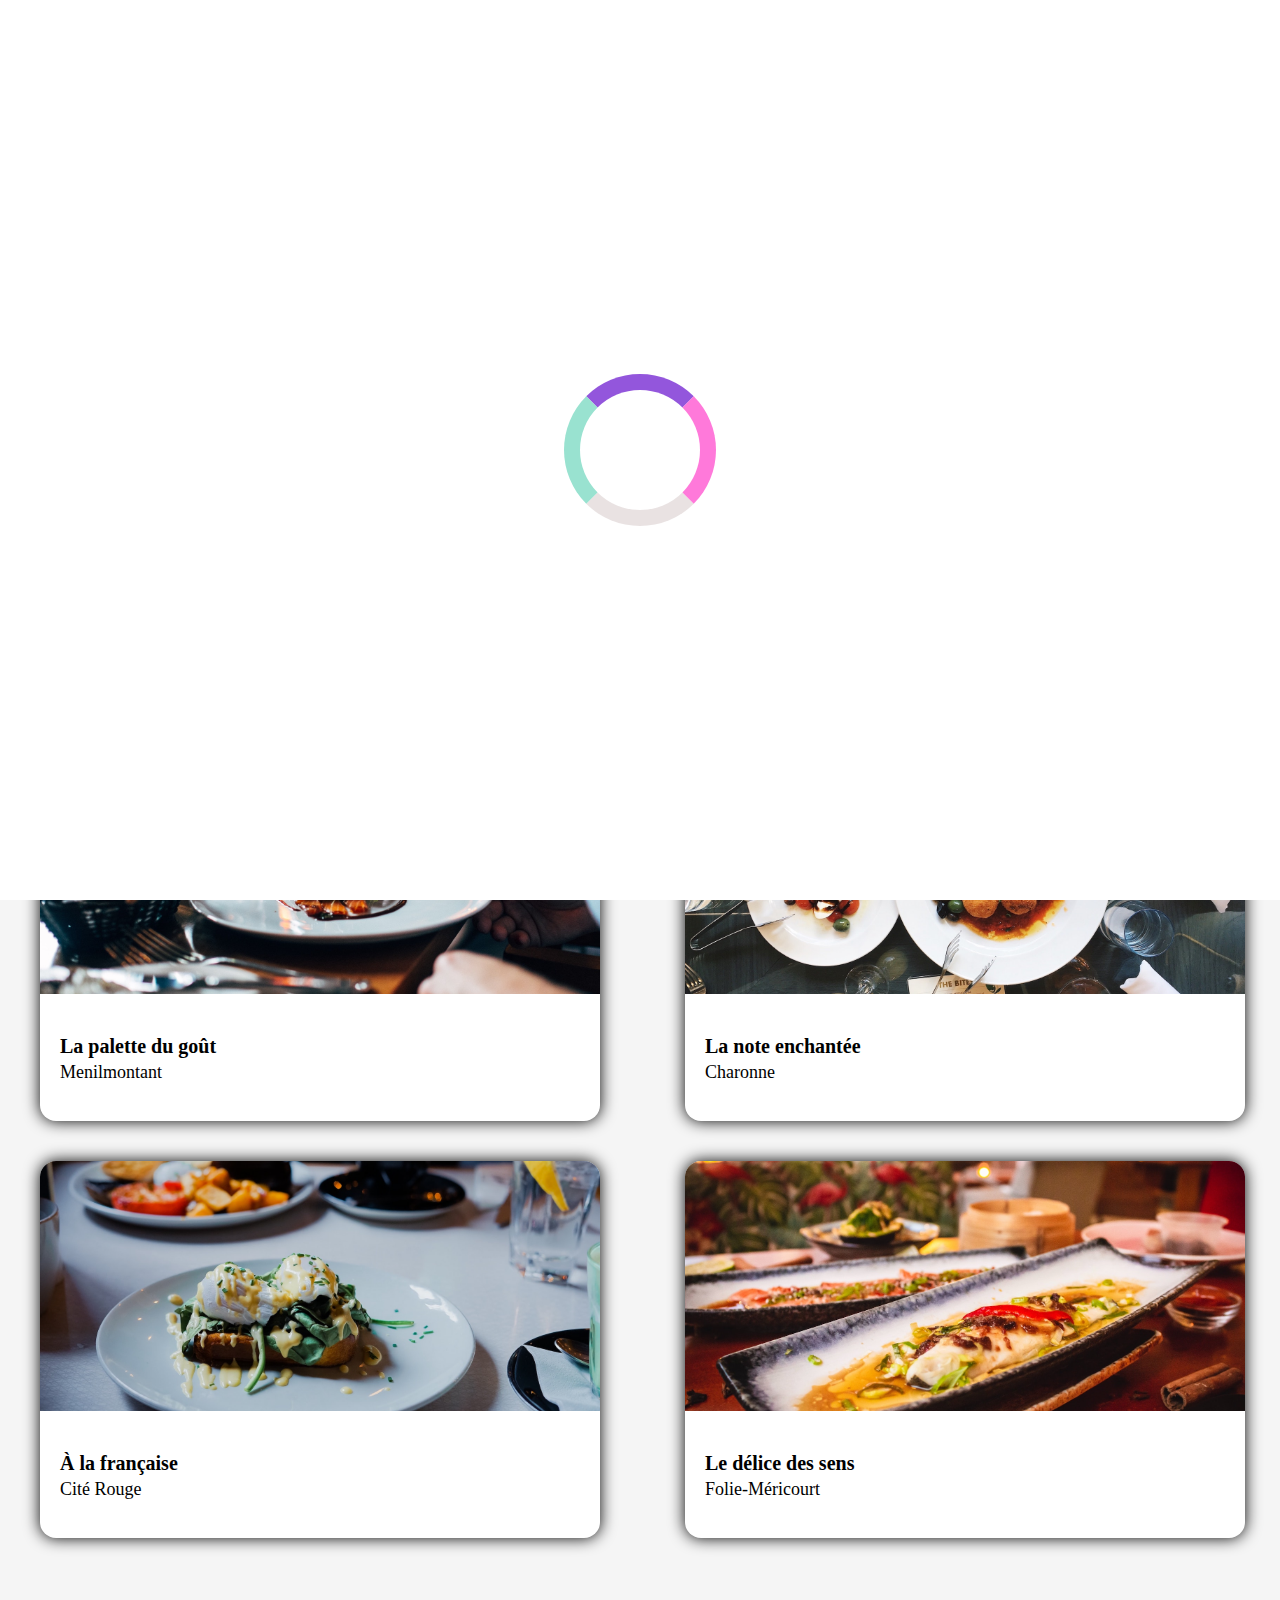
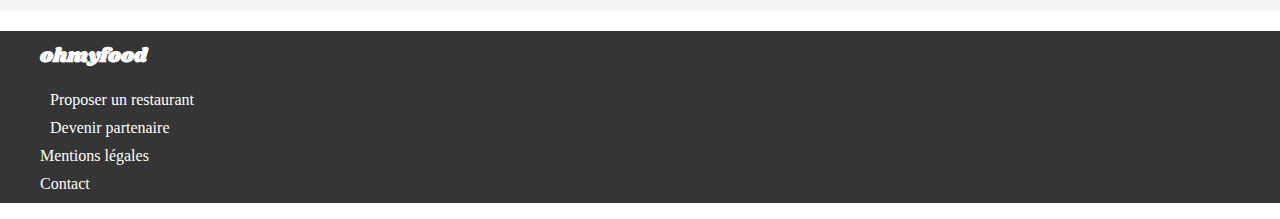
==== commit 9253c719: "Modifications du 15/03/21" ====
--- a/index.html
+++ b/index.html
@@ -11,7 +11,9 @@
 
 <body>
 
-    <div class="loader"></div>
+    <div class="loader">
+        <span class="spinner"></span>
+    </div>
 
 
 <div class="conteneur">
@@ -49,7 +51,7 @@
 
         <ul>
 
-            <li class="item choisir-restaurant"><span class="number">1</span><i class="fas fa-mobile-alt"></i><a href="#">Choisissez un restaurant</a></li>
+            <li class="item choisir-restaurant"><span class="number">1</span> <i class="fas fa-mobile-alt"></i><a href="#">Choisissez un restaurant</a></li>
 
             <li class="item composer-menu"><span class="number">2</span><i class="fas fa-list-ul"></i><a href="#">Composez votre menu</a></li> 
         
@@ -81,8 +83,8 @@
                             <span>Menilmontant</span>
                         </p>
                         <p class="heart">
-                            <a href="#"><i class="far fa-heart"></i></a>
-                            <a href="#"><i class="fas fa-heart"></i></a>
+                            <a href="#"><i class="blockicon-white far fa-heart"></i></a>
+                            <a href="#"><i class="blockicon-color fas fa-heart"></i></a>
                         </p>
                     </figcaption>  
                 </figure>
@@ -102,8 +104,8 @@
                             <span>Charonne</span>
                         </p>
                         <p class="heart">
-                            <a href="#"><i class="far fa-heart"></i></a>
-                            <a href="#"><i class="fas fa-heart"></i></a>
+                            <a href="#"><i class="blockicon-white far fa-heart"></i></a>
+                            <a href="#"><i class="blockicon-color fas fa-heart"></i></a>
                         </p>
                     </figcaption>
                 </figure>
@@ -122,8 +124,8 @@
                             <span>Cité Rouge</span>
                         </p>
                         <p class="heart">
-                            <a href="#"><i class="far fa-heart"></i></a>
-                            <a href="#"><i class="fas fa-heart"></i></a>
+                            <a href="#"><i class="blockicon-white far fa-heart"></i></a>
+                            <a href="#"><i class="blockicon-color fas fa-heart"></i></a>
                         </p>
                     </figcaption>
                 </figure>
@@ -142,8 +144,8 @@
                             <span>Folie-Méricourt</span>
                         </p>
                         <p class="heart">
-                            <a href="#"><i class="far fa-heart"></i></a>
-                            <a href="#"><i class="fas fa-heart"></i></a>
+                            <a href="#"><i class="blockicon-white far fa-heart"></i></a>
+                            <a href="#"><i class="blockicon-color fas fa-heart"></i></a>
                         </p>
                     </figcaption>
                 </figure>
--- a/style.css
+++ b/style.css
@@ -19,6 +19,7 @@
   src: url("Shrikhand/Shrikhand-Regular.ttf") format("truetype");
 }
 
+/* PAGE D'ACCUEIL */
 body {
   max-width: 1600px;
   display: block;
@@ -26,9 +27,23 @@
   font-family: "Roboto-Regular";
 }
 
-/* PAGE D'ACCUEIL */
 .loader {
-  display: none;
+  width: 100%;
+  height: 100%;
+  background-color: white;
+  position: fixed;
+  display: -ms-grid;
+  display: grid;
+  place-items: center;
+  z-index: 5;
+  margin: auto;
+  left: 0px;
+  animation: loader 3s ease-in-out both;
+  -webkit-animation: loader 3s ease-in-out both;
+  pointer-events: none;
+}
+
+.loader .spinner {
   margin: auto;
   position: absolute;
   top: 0;
@@ -40,11 +55,11 @@
   height: 120px;
   border-top-color: #9356DC;
   border-right-color: #FF79DA;
+  border-left-color: #99E2D0;
   border-bottom-color: #e2d9d9c5;
-  border-left-color: #99E2D0;
   border-radius: 50%;
-  animation: spin 3s linear infinite;
-  -webkit-animation: spin 3s linear infinite;
+  animation: spin 3s ease-in-out both;
+  -webkit-animation: spin 3s ease-in-out both;
 }
 
 @keyframes spin {
@@ -66,6 +81,32 @@
   100% {
     -webkit-transform: rotate(360deg);
             transform: rotate(360deg);
+  }
+}
+
+@keyframes loader {
+  0% {
+    opacity: 1;
+  }
+  80% {
+    opacity: 1;
+  }
+  100% {
+    opacity: 0;
+    display: none;
+  }
+}
+
+@-webkit-keyframes loader {
+  0% {
+    opacity: 1;
+  }
+  80% {
+    opacity: 1;
+  }
+  100% {
+    opacity: 0;
+    display: none;
   }
 }
 
@@ -138,7 +179,7 @@
 .btn button {
   border: 0;
   color: white;
-  background: linear-gradient(100deg, #ff79da, #9356dc);
+  background: linear-gradient(100deg, #FF79DA, #9356DC);
   -webkit-box-shadow: 5px 5px 10px 1px #b8b8b8;
           box-shadow: 5px 5px 10px 1px #b8b8b8;
   padding: 15px;
@@ -194,21 +235,20 @@
 }
 
 .fonctionnement .number {
+  margin-left: -30px;
   color: white;
-  background: #9356dc;
-  height: 1.5rem;
-  width: 1.5rem;
-  padding: 5px;
+  background: #9356DC;
+  padding: 4px 8px 4px;
   border-radius: 100px;
 }
 
 .fonctionnement .item {
+  background-color: whitesmoke;
+  border-radius: 20px;
+  border: 0.5px solid whitesmoke;
   padding-left: 15px;
   padding-bottom: 25px;
   padding-top: 25px;
-  background-color: whitesmoke;
-  border-radius: 20px;
-  border: 0.5px solid whitesmoke;
   -webkit-box-shadow: 5px 5px 10px 1px #dbdbdb;
           box-shadow: 5px 5px 10px 1px #dbdbdb;
 }
@@ -238,8 +278,8 @@
 
 /* SECTION 2 */
 .restaurants {
+  background-color: whitesmoke;
   margin-top: 50px;
-  background-color: whitesmoke;
   padding-bottom: 60px;
 }
 
@@ -292,8 +332,8 @@
 
 .restaurants .cont-item figure {
   border-radius: 1rem 1rem 1rem 1rem;
-  -webkit-box-shadow: 0 0 16px #0000002e;
-          box-shadow: 0 0 16px #0000002e;
+  -webkit-box-shadow: 0 0 16px black;
+          box-shadow: 0 0 16px black;
   background-color: white;
 }
 
@@ -308,16 +348,14 @@
 .restaurants .cont-item figure .new {
   display: inline-block;
   position: absolute;
-  background-color: #99e2d0;
+  border-radius: .125rem;
+  background-color: #99E2D0;
   color: #1b6150;
   padding: .5rem;
-  border-radius: .125rem;
   margin-left: -100px;
 }
 
 .restaurants .cont-item figure figcaption {
-  padding: 20px;
-  line-height: 25px;
   display: -webkit-box;
   display: -ms-flexbox;
   display: flex;
@@ -328,42 +366,70 @@
   -webkit-box-pack: justify;
       -ms-flex-pack: justify;
           justify-content: space-between;
-}
-
-.restaurants .cont-item figure figcaption strong {
+  padding: 20px;
+  line-height: 25px;
+}
+
+.restaurants .cont-item figure figcaption .description strong {
   color: black;
   font-size: 20px;
   font-family: "Roboto-Bold";
 }
 
-.restaurants .cont-item figure figcaption span {
+.restaurants .cont-item figure figcaption .description span {
   color: black;
   font-size: 18px;
   font-family: "Roboto-Thin";
 }
 
-.restaurants .cont-item figure figcaption .far {
-  display: block;
+.restaurants .cont-item figure figcaption .heart {
+  margin-right: 20px;
+}
+
+.restaurants .cont-item figure figcaption .blockicon-white {
+  position: absolute;
   font-size: 35px;
+  color: black;
+}
+
+.restaurants .cont-item figure figcaption .blockicon-white:hover {
+  opacity: 0%;
+}
+
+.restaurants .cont-item figure figcaption .blockicon-color {
+  position: relative;
+  background-image: -webkit-gradient(linear, right top, left top, from(#9356DC), to(#FF79DA));
+  background-image: linear-gradient(to left, #9356DC, #FF79DA);
   background-clip: text;
   -webkit-background-clip: text;
-  color: black;
-}
-
-.restaurants .cont-item figure figcaption .far .far:hover {
-  display: none;
-}
-
-.restaurants .cont-item figure figcaption .fas {
-  display: none;
-}
-
-.restaurants .cont-item figure figcaption .fas:hover {
-  display: block;
+  color: transparent;
+  background-size: 200%;
+  opacity: 0%;
   font-size: 35px;
-  background-clip: text;
-  -webkit-background-clip: text;
-  color: linear-gradient(0deg, rgba(147, 86, 220, 0.9), rgba(255, 121, 218, 0.9));
+}
+
+.restaurants .cont-item figure figcaption .blockicon-color:hover {
+  opacity: 100%;
+  -webkit-animation: animatedheart 1s linear;
+          animation: animatedheart 1s linear;
+}
+
+@-webkit-keyframes animatedheart {
+  0% {
+    background-position: left;
+  }
+  100% {
+    background-position: right;
+  }
+}
+
+@keyframes animatedheart {
+  0% {
+    background-position: left;
+  }
+  100% {
+    background-position: right;
+  }
 }
 
 /* FOOTER */
@@ -408,6 +474,10 @@
   font-size: 20px;
 }
 
+.arrow a .fa-arrow-left {
+  color: black;
+}
+
 /* DIV 1 */
 .first .picture {
   width: 100%;
@@ -416,12 +486,58 @@
      object-fit: cover;
 }
 
-header a {
-  right: 30px;
+.title {
+  display: -webkit-box;
+  display: -ms-flexbox;
+  display: flex;
+  -webkit-box-orient: horizontal;
+  -webkit-box-direction: normal;
+      -ms-flex-direction: row;
+          flex-direction: row;
+  -webkit-box-pack: justify;
+      -ms-flex-pack: justify;
+          justify-content: space-between;
+}
+
+.heart {
+  margin-right: 20px;
+}
+
+.blockicon-white {
   position: absolute;
-  margin-left: 30px;
-  font-size: 25px;
+  font-size: 35px;
   color: black;
+}
+
+.blockicon-white:hover {
+  opacity: 0%;
+}
+
+.blockicon-color {
+  position: relative;
+  background-image: -webkit-gradient(linear, right top, left top, from(#9356DC), to(#FF79DA));
+  background-image: linear-gradient(to left, #9356DC, #FF79DA);
+  background-clip: text;
+  -webkit-background-clip: text;
+  color: transparent;
+  background-size: 200%;
+  opacity: 0%;
+  font-size: 35px;
+}
+
+.blockicon-color:hover {
+  opacity: 100%;
+  -webkit-animation: animatedheart 1s linear;
+          animation: animatedheart 1s linear;
+}
+
+@keyframes animatedheart {
+  0% {
+    background-position: left;
+  }
+  100% {
+    background-position: right;
+  }
 }
 
 .menu {
@@ -441,13 +557,13 @@
 }
 
 .contenu {
-  margin-left: 20px;
   display: -ms-grid;
   display: grid;
   -ms-grid-columns: (390px)[3];
       grid-template-columns: repeat(3, 390px);
   -webkit-column-gap: 40px;
           column-gap: 40px;
+  margin-left: 20px;
 }
 
 .food {
@@ -458,136 +574,166 @@
   -webkit-box-direction: normal;
       -ms-flex-direction: column;
           flex-direction: column;
+  -webkit-animation: item 2s cubic-bezier(0.39, 0.575, 0.565, 1);
+  animation: item 2s cubic-bezier(0.39, 0.575, 0.565, 1);
+}
+
+@keyframes item {
+  0% {
+    -webkit-transform: translateY(-50px);
+    transform: translateY(-50px);
+    opacity: 0;
+  }
+  100% {
+    -webkit-transform: translateY(0);
+    transform: translateY(0);
+    opacity: 1;
+  }
+}
+
+@-webkit-keyframes item {
+  0% {
+    -webkit-transform: translateY(-50px);
+    transform: translateY(-50px);
+    opacity: 0;
+  }
+  100% {
+    -webkit-transform: translateY(0);
+    transform: translateY(0);
+    opacity: 1;
+  }
 }
 
 .food h2 {
   font-size: 20px;
 }
 
-.bannieres {
+.food .bannieres {
+  background-color: white;
+  border-radius: 0.8rem;
+  margin: 1rem;
+  padding: 10px;
   display: -webkit-box;
   display: -ms-flexbox;
   display: flex;
-  margin-bottom: 20px;
-  background-color: white;
-  border: 0.5px solid whitesmoke;
-  border-radius: 20px;
-  -webkit-box-shadow: 2px 2px 10px 1px #bdbdbd;
-          box-shadow: 2px 2px 10px 1px #bdbdbd;
-  padding: 20px;
-  -webkit-animation: bannieres 2s cubic-bezier(0.39, 0.575, 0.565, 1);
-  animation: bannieres 2s cubic-bezier(0.39, 0.575, 0.565, 1);
-}
-
-@keyframes bannieres {
-  0% {
-    -webkit-transform: translateY(-50px);
-    transform: translateY(-50px);
-    opacity: 0;
-  }
-  100% {
-    -webkit-transform: translateY(0);
-    transform: translateY(0);
-    opacity: 1;
-  }
-}
-
-@-webkit-keyframes bannieres {
-  0% {
-    -webkit-transform: translateY(-50px);
-    transform: translateY(-50px);
-    opacity: 0;
-  }
-  100% {
-    -webkit-transform: translateY(0);
-    transform: translateY(0);
-    opacity: 1;
-  }
-}
-
-.bannieres .legende {
+  overflow: hidden;
+  cursor: pointer;
+}
+
+.food .bannieres .legende {
   -webkit-box-flex: 1;
       -ms-flex-positive: 1;
           flex-grow: 1;
 }
 
-.bannieres .legende strong {
+.food .bannieres .legende strong {
   font-family: "Roboto-Bold";
-}
-
-.bannieres .amount {
+  margin: 0.5rem 0 0.5rem 1rem;
+  font-size: 1rem;
+  white-space: nowrap;
+  overflow: hidden;
+  text-overflow: ellipsis;
+}
+
+.food .bannieres .legende span {
+  margin: 0 0 0.5rem 1rem;
+  font-weight: 400;
+  font-size: 0.9rem;
+  white-space: nowrap;
+  overflow: hidden;
+  text-overflow: ellipsis;
+}
+
+.food .bannieres .amount {
+  display: -webkit-box;
+  display: -ms-flexbox;
+  display: flex;
+  -webkit-box-align: end;
+      -ms-flex-align: end;
+          align-items: flex-end;
+  -webkit-box-pack: end;
+      -ms-flex-pack: end;
+          justify-content: flex-end;
   font-family: "Roboto-Bold";
-}
-
-.bannieres .rotate-div {
-  width: 30px;
-  height: 50px;
-}
-
-.bannieres .rotate-div .check {
-  color: #99E2D0;
+  margin: 0 1.5rem 0.5rem 0.5rem;
+}
+
+.food .bannieres .rotate-div {
+  display: -webkit-box;
+  display: -ms-flexbox;
+  display: flex;
+  -webkit-box-align: center;
+      -ms-flex-align: center;
+          align-items: center;
+  -webkit-box-pack: center;
+      -ms-flex-pack: center;
+          justify-content: center;
+  width: 4rem;
+  background: #99E2D0;
+  color: white;
+  margin-right: -5rem;
+}
+
+.food .bannieres .rotate-div .rotate-div:hover {
+  animation: linear 0.2s validationhover;
+  -webkit-animation: linear 0.2s validationhover;
+  animation-fill-mode: forwards;
+  -webkit-animation-fill-mode: forwards;
+}
+
+@keyframes validationhover {
+  from {
+    margin-right: -5rem;
+  }
+  to {
+    margin-right: 0;
+  }
+}
+
+@-webkit-keyframes validationhover {
+  from {
+    margin-right: -5rem;
+  }
+  to {
+    margin-right: 0;
+  }
+}
+
+.food .bannieres .rotate-div .fa-check-circle {
+  text-decoration: none;
   font-size: 25px;
-}
-
-.bannieres .rotate-div .check .check:hover {
-  animation: slide-in-right 0.5s cubic-bezier(0.25, 0.46, 0.45, 0.94) both;
-  -webkit-animation: slide-in-right 0.5s cubic-bezier(0.25, 0.46, 0.45, 0.94) both;
-}
-
-@keyframes slide-in-right {
-  0% {
-    transform: translateX(1000px);
-    -webkit-transform: translateX(1000px);
-    opacity: 0;
-  }
-  100% {
-    transform: translateX(0);
-    -webkit-transform: translateX(0);
-    opacity: 1;
-  }
-}
-
-@-webkit-keyframes slide-in-right {
-  0% {
-    transform: translateX(1000px);
-    -webkit-transform: translateX(1000px);
-    opacity: 0;
-  }
-  100% {
-    transform: translateX(0);
-    -webkit-transform: translateX(0);
-    opacity: 1;
-  }
-}
-
-.bannieres .rotate-div .check .fa-check-circle:hover {
-  animation: rotate-check 0.6s cubic-bezier(0.25, 0.46, 0.45, 0.94) both;
-  -webkit-animation: rotate-check 0.6s cubic-bezier(0.25, 0.46, 0.45, 0.94) both;
-}
-
-@keyframes rotate-check {
-  0% {
-    transform: rotate(360deg);
-    -webkit-transform: rotate(360deg);
-    opacity: 0;
-  }
-  100% {
-    transform: rotate(0);
-    -webkit-transform: rotate(0);
-    opacity: 1;
-  }
-}
-
-@-webkit-keyframes rotate-check {
-  0% {
-    transform: rotate(360deg);
-    -webkit-transform: rotate(360deg);
-    opacity: 0;
-  }
-  100% {
-    transform: rotate(0);
-    -webkit-transform: rotate(0);
-    opacity: 1;
+  -webkit-transform: rotate(180deg);
+          transform: rotate(180deg);
+}
+
+.food .bannieres .rotate-div .fa-check-circle .fa-check-circle:hover {
+  animation: linear 0.1s validationhoverrotate;
+  -webkit-animation: linear 0.1s validationhoverrotate;
+  animation-fill-mode: forwards;
+  -webkit-animation-fill-mode: forwards;
+  animation-delay: 0.2s;
+  -webkit-animation-delay: 0.2s;
+}
+
+@keyframes validationhoverrotate {
+  from {
+    -webkit-transform: rotate(180deg);
+            transform: rotate(180deg);
+  }
+  to {
+    -webkit-transform: rotate(0deg);
+            transform: rotate(0deg);
+  }
+}
+
+@-webkit-keyframes validationhoverrotate {
+  from {
+    -webkit-transform: rotate(180deg);
+            transform: rotate(180deg);
+  }
+  to {
+    -webkit-transform: rotate(0deg);
+            transform: rotate(0deg);
   }
 }
 
@@ -608,7 +754,7 @@
 .btn button {
   border: 0;
   color: white;
-  background: linear-gradient(100deg, #ff79da, #9356dc);
+  background: linear-gradient(100deg, #FF79DA, #9356DC);
   -webkit-box-shadow: 5px 5px 10px 1px #b8b8b8;
           box-shadow: 5px 5px 10px 1px #b8b8b8;
   padding: 15px;
@@ -647,7 +793,7 @@
 @media (max-width: 800px) {
   /* PAGE D'ACCUEIL */
   .fonctionnement {
-    margin-left: auto;
+    margin-left: 20px;
   }
   .fonctionnement h3 {
     margin-left: 20px;
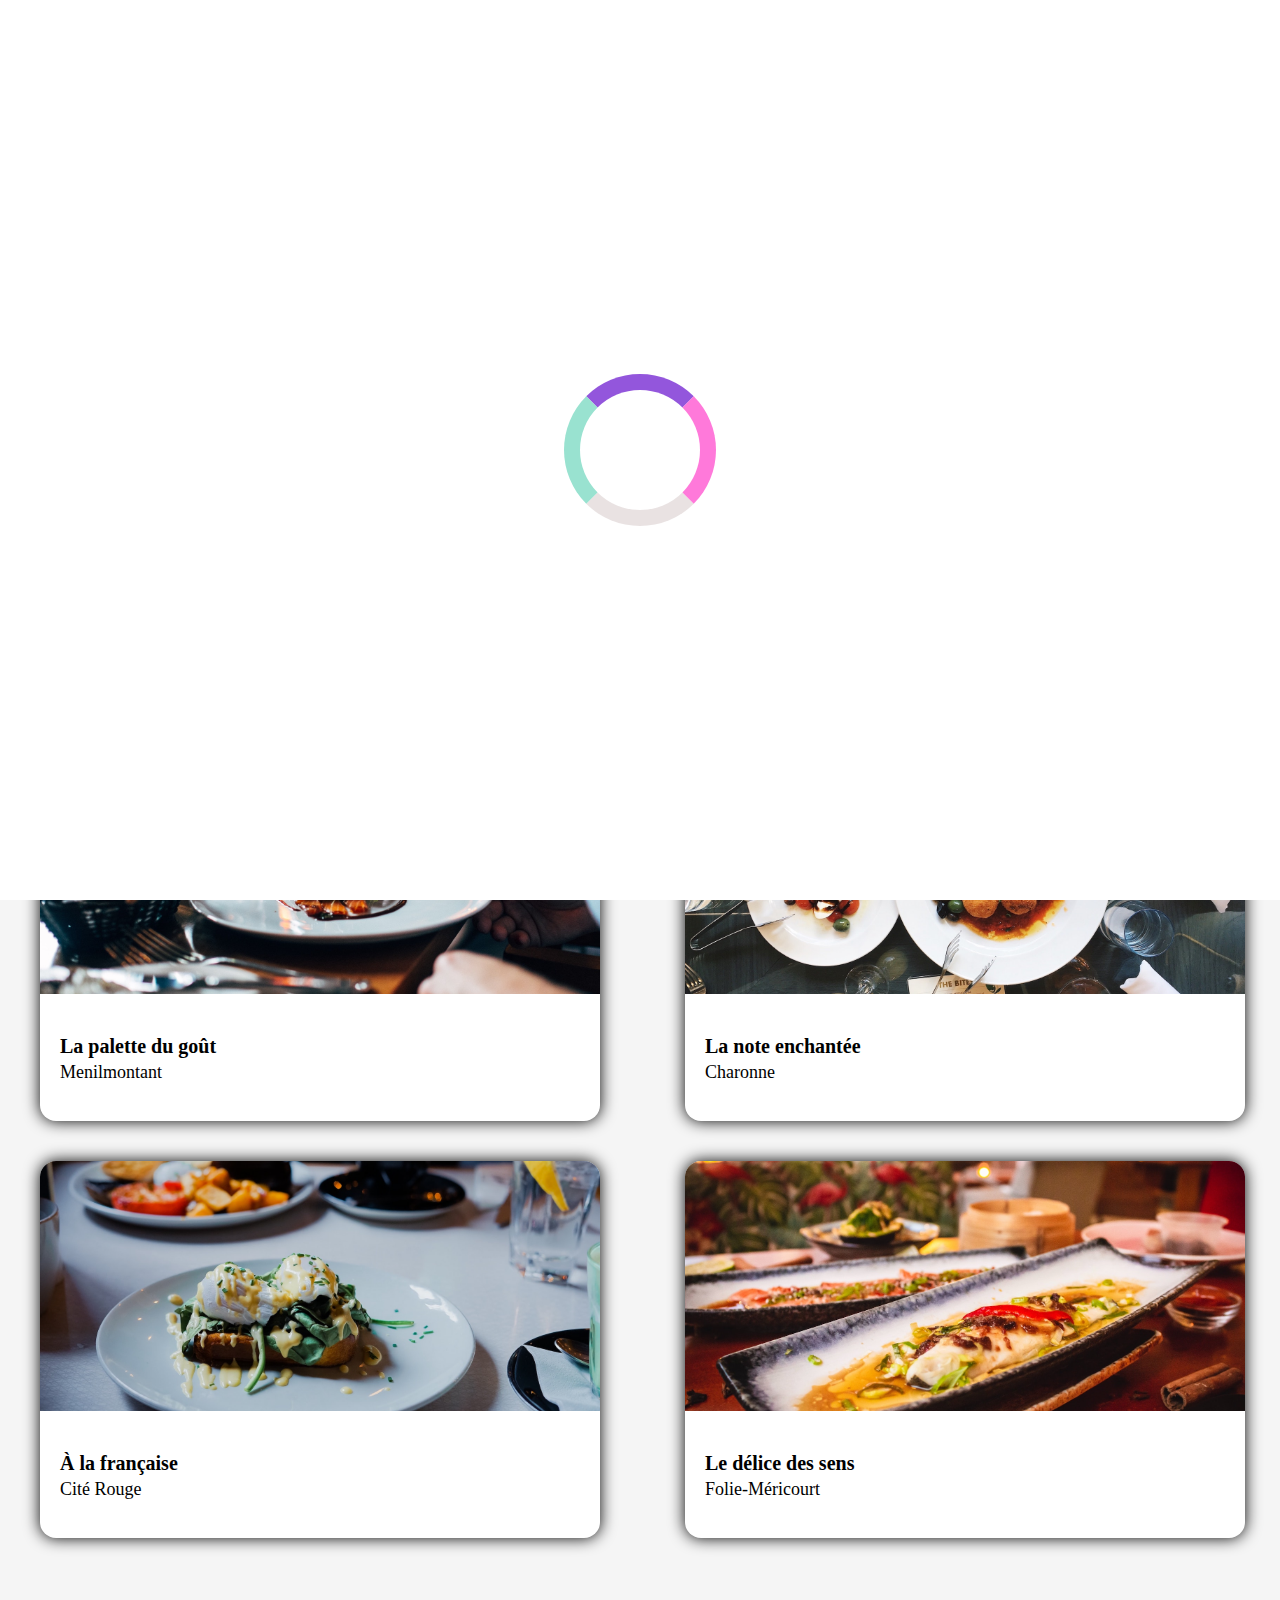
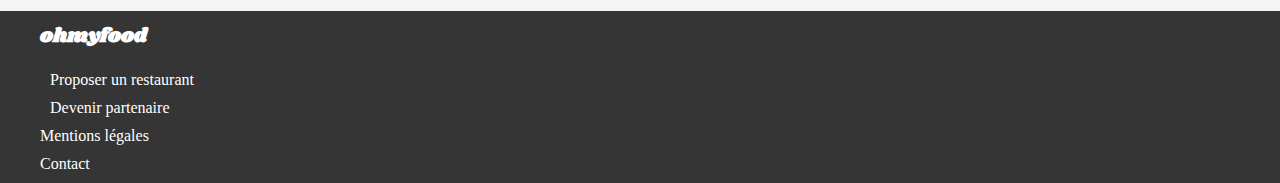
==== commit c7e5b701: "Modifications du 16/03/21" ====
--- a/index.html
+++ b/index.html
@@ -33,11 +33,11 @@
 
 
    <div class="exploration">
-        <h3>Réservez le menu qui </br> vous convient</h3>
-        <p class="p2">Découvrez des restaurant d'exception, </br> sélectionnés par nos soins</p>
+        <h3>Réservez le menu qui <br /> vous convient</h3>
+        <p class="p2">Découvrez des restaurant d'exception, <br /> sélectionnés par nos soins</p>
    </div>
         
-    <div class="btn">
+    <div class="first-btn">
         <button>Explorer nos restaurants</button>
     </div>
   
@@ -83,8 +83,8 @@
                             <span>Menilmontant</span>
                         </p>
                         <p class="heart">
-                            <a href="#"><i class="blockicon-white far fa-heart"></i></a>
-                            <a href="#"><i class="blockicon-color fas fa-heart"></i></a>
+                            <i class="blockicon-white far fa-heart"></i>
+                            <i class="blockicon-color fas fa-heart"></i>
                         </p>
                     </figcaption>  
                 </figure>
@@ -104,8 +104,8 @@
                             <span>Charonne</span>
                         </p>
                         <p class="heart">
-                            <a href="#"><i class="blockicon-white far fa-heart"></i></a>
-                            <a href="#"><i class="blockicon-color fas fa-heart"></i></a>
+                            <i class="blockicon-white far fa-heart"></i>
+                            <i class="blockicon-color fas fa-heart"></i>
                         </p>
                     </figcaption>
                 </figure>
@@ -124,8 +124,8 @@
                             <span>Cité Rouge</span>
                         </p>
                         <p class="heart">
-                            <a href="#"><i class="blockicon-white far fa-heart"></i></a>
-                            <a href="#"><i class="blockicon-color fas fa-heart"></i></a>
+                            <i class="blockicon-white far fa-heart"></i>
+                            <i class="blockicon-color fas fa-heart"></i>
                         </p>
                     </figcaption>
                 </figure>
@@ -144,8 +144,8 @@
                             <span>Folie-Méricourt</span>
                         </p>
                         <p class="heart">
-                            <a href="#"><i class="blockicon-white far fa-heart"></i></a>
-                            <a href="#"><i class="blockicon-color fas fa-heart"></i></a>
+                            <i class="blockicon-white far fa-heart"></i>
+                            <i class="blockicon-color fas fa-heart"></i>
                         </p>
                     </figcaption>
                 </figure>
--- a/style.css
+++ b/style.css
@@ -145,7 +145,6 @@
   border-top: 0.5px solid whitesmoke;
   border-bottom: 0.5px solid whitesmoke;
   background-color: whitesmoke;
-  border-radius: 20px;
   border: 0.5px solid whitesmoke;
 }
 
@@ -162,7 +161,7 @@
   padding-bottom: 10px;
 }
 
-.btn {
+.first-btn {
   display: -webkit-box;
   display: -ms-flexbox;
   display: flex;
@@ -176,7 +175,7 @@
   padding-bottom: 20px;
 }
 
-.btn button {
+.first-btn button {
   border: 0;
   color: white;
   background: linear-gradient(100deg, #FF79DA, #9356DC);
@@ -188,7 +187,7 @@
   cursor: pointer;
 }
 
-.btn button:hover {
+.first-btn button:hover {
   animation: button 0.6s both;
   -webkit-animation: button 0.6s both;
 }
@@ -244,7 +243,6 @@
 
 .fonctionnement .item {
   background-color: whitesmoke;
-  border-radius: 20px;
   border: 0.5px solid whitesmoke;
   padding-left: 15px;
   padding-bottom: 25px;
@@ -416,24 +414,26 @@
 
 @-webkit-keyframes animatedheart {
   0% {
-    background-position: left;
-  }
-  100% {
-    background-position: right;
+    opacity: 0%;
+  }
+  100% {
+    opacity: 100%;
   }
 }
 
 @keyframes animatedheart {
   0% {
-    background-position: left;
-  }
-  100% {
-    background-position: right;
+    opacity: 0%;
+  }
+  100% {
+    opacity: 100%;
   }
 }
 
 /* FOOTER */
 footer {
+  margin-top: -20px;
+  margin-bottom: -20px;
   background-color: #353535;
 }
 
@@ -500,7 +500,8 @@
 }
 
 .heart {
-  margin-right: 20px;
+  padding-top: 20px;
+  padding-right: 20px;
 }
 
 .blockicon-white {
@@ -533,17 +534,17 @@
 
 @keyframes animatedheart {
   0% {
-    background-position: left;
-  }
-  100% {
-    background-position: right;
+    opacity: 0%;
+  }
+  100% {
+    opacity: 100%;
   }
 }
 
 .menu {
   background-color: whitesmoke;
-  border-radius: 20px;
   border: 0.5px solid whitesmoke;
+  border-radius: 20px 20px 0px 0px;
   max-width: 1280px;
   margin: auto;
   margin-top: -6rem;
@@ -559,8 +560,6 @@
 .contenu {
   display: -ms-grid;
   display: grid;
-  -ms-grid-columns: (390px)[3];
-      grid-template-columns: repeat(3, 390px);
   -webkit-column-gap: 40px;
           column-gap: 40px;
   margin-left: 20px;
@@ -606,13 +605,16 @@
 
 .food h2 {
   font-size: 20px;
+  border-bottom: 4px solid #99E2D0;
+  width: 3rem;
+  margin: 2rem 1rem 0 1rem;
+  padding-bottom: 0.4rem;
 }
 
 .food .bannieres {
   background-color: white;
   border-radius: 0.8rem;
   margin: 1rem;
-  padding: 10px;
   display: -webkit-box;
   display: -ms-flexbox;
   display: flex;
@@ -620,31 +622,29 @@
   cursor: pointer;
 }
 
-.food .bannieres .legende {
+.food .legende {
   -webkit-box-flex: 1;
       -ms-flex-positive: 1;
           flex-grow: 1;
-}
-
-.food .bannieres .legende strong {
-  font-family: "Roboto-Bold";
-  margin: 0.5rem 0 0.5rem 1rem;
-  font-size: 1rem;
+  margin: 15px;
   white-space: nowrap;
   overflow: hidden;
   text-overflow: ellipsis;
 }
 
-.food .bannieres .legende span {
+.food strong {
+  font-family: "Roboto-Bold";
+  margin: 0.5rem 0 0.5rem 1rem;
+  font-size: 18px;
+}
+
+.food span {
   margin: 0 0 0.5rem 1rem;
-  font-weight: 400;
-  font-size: 0.9rem;
-  white-space: nowrap;
-  overflow: hidden;
-  text-overflow: ellipsis;
-}
-
-.food .bannieres .amount {
+  font-size: 15px;
+}
+
+.food .amount {
+  margin: 0 1.5rem 0.5rem 0.5rem;
   display: -webkit-box;
   display: -ms-flexbox;
   display: flex;
@@ -655,10 +655,9 @@
       -ms-flex-pack: end;
           justify-content: flex-end;
   font-family: "Roboto-Bold";
-  margin: 0 1.5rem 0.5rem 0.5rem;
-}
-
-.food .bannieres .rotate-div {
+}
+
+.food .rotate-div {
   display: -webkit-box;
   display: -ms-flexbox;
   display: flex;
@@ -674,7 +673,14 @@
   margin-right: -5rem;
 }
 
-.food .bannieres .rotate-div .rotate-div:hover {
+.food .fa-check-circle {
+  text-decoration: none;
+  font-size: 25px;
+  -webkit-transform: rotate(180deg);
+          transform: rotate(180deg);
+}
+
+.food .bannieres:hover .rotate-div {
   animation: linear 0.2s validationhover;
   -webkit-animation: linear 0.2s validationhover;
   animation-fill-mode: forwards;
@@ -699,14 +705,7 @@
   }
 }
 
-.food .bannieres .rotate-div .fa-check-circle {
-  text-decoration: none;
-  font-size: 25px;
-  -webkit-transform: rotate(180deg);
-          transform: rotate(180deg);
-}
-
-.food .bannieres .rotate-div .fa-check-circle .fa-check-circle:hover {
+.food .bannieres:hover .fa-check-circle {
   animation: linear 0.1s validationhoverrotate;
   -webkit-animation: linear 0.1s validationhoverrotate;
   animation-fill-mode: forwards;
@@ -737,7 +736,7 @@
   }
 }
 
-.btn {
+.second-btn {
   display: -webkit-box;
   display: -ms-flexbox;
   display: flex;
@@ -749,9 +748,11 @@
           justify-content: center;
   background: whitesmoke;
   padding-bottom: 20px;
-}
-
-.btn button {
+  max-width: 1280px;
+  margin: auto;
+}
+
+.second-btn button {
   border: 0;
   color: white;
   background: linear-gradient(100deg, #FF79DA, #9356DC);
@@ -763,7 +764,7 @@
   cursor: pointer;
 }
 
-.btn button:hover {
+.second-btn button:hover {
   animation: button 0.6s both;
   -webkit-animation: button 0.6s both;
 }
